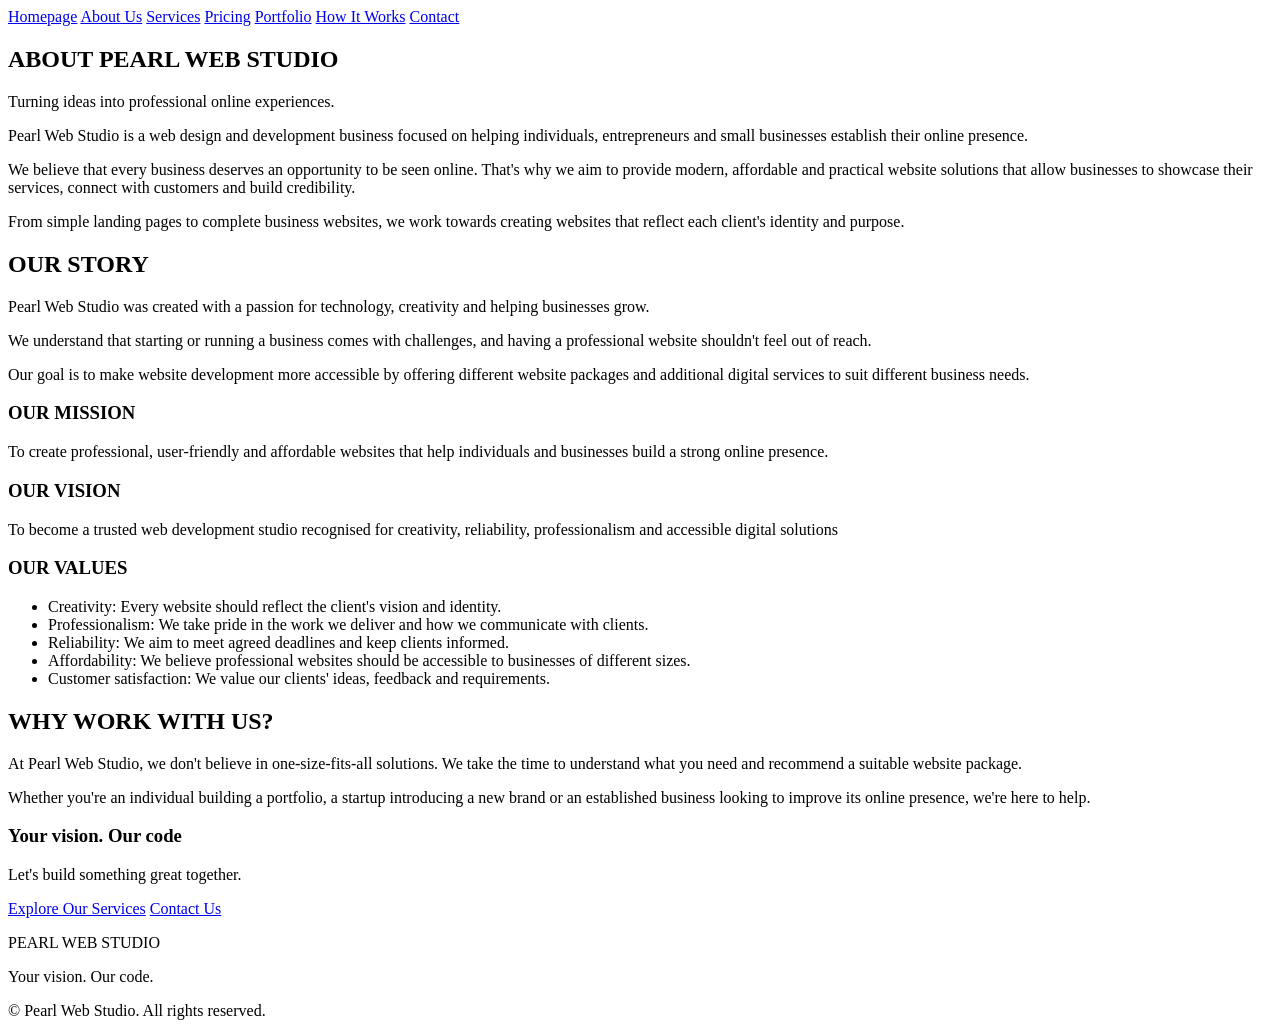
==== about.html @ 0d0bc5ef "commit changes" ====
<!DOCTYPE html>
<html lang="en">
<head>
    <meta charset="UTF-8">
    <meta name="viewport" content="width=device-width, initial-scale=1.0">
    <title>Pearl Web Studio - About Us</title>
</head>
<body>
    <header>
        <nav>
            <a href="index.html">Homepage</a>
            <a href="about.html">About Us</a>
            <a href="services.html">Services</a>
            <a href="pricing.html">Pricing</a>
            <a href="portfolio.html">Portfolio</a>
            <a href="process.html">How It Works</a>
            <a href="contact.html">Contact</a>
        </nav>

    </header>

    <main>
         
        <section>

            <h2>ABOUT PEARL WEB STUDIO</h2>
            <P>
                Turning ideas into professional online experiences.
            </P>

            <p>
                Pearl Web Studio is a web design and development business focused on
                helping individuals, entrepreneurs and small businesses establish their 
                online presence.
            </p>

            <p>
                We believe that every business deserves an opportunity to be seen online. 
                That's why we aim to provide modern, affordable and practical website 
                solutions that allow businesses to showcase their services, connect with 
                customers and build credibility.
            </p>

            <p>
            From simple landing pages to complete business websites, we work towards 
            creating websites that reflect each client's identity and purpose.   
            </p>

            <h2>OUR STORY</h2>

            <P>
                Pearl Web Studio was created with a passion for technology, 
                creativity and helping businesses grow.
            </P>

            <P>
             We understand that starting or running a business comes with challenges, and 
             having a professional website shouldn't feel out of reach.   
            </P>

            <P>
                Our goal is to make website development more accessible by offering different 
                website packages and additional digital services to suit different business needs.
            </P>

            <h3>OUR MISSION</h3>

            <P>
                To create professional, user-friendly and affordable websites that help individuals 
                and businesses build a strong online presence.
            </P>

            <h3>OUR VISION</h3>

            <P>
                To become a trusted web development studio recognised for creativity, reliability, 
                professionalism and accessible digital solutions
            </P>

            <h3>OUR VALUES</h3>

            <P>
                <ul>

                    <li>Creativity: Every website should reflect the client's vision and identity.</li>
                    <li>Professionalism: We take pride in the work we deliver and how we communicate with clients.</li>
                    <li>Reliability: We aim to meet agreed deadlines and keep clients informed.</li>
                    <li>Affordability: We believe professional websites should be accessible to businesses of different sizes.</li>
                    <li>Customer satisfaction: We value our clients' ideas, feedback and requirements.</li>

                </ul>

            </P>

            <h2>WHY WORK WITH US?</h2>

            <p>
                At Pearl Web Studio, we don't believe in one-size-fits-all solutions. We take the time 
                to understand what you need and recommend a suitable website package.
            </p>

            <p>
                 Whether you're an individual building a portfolio, a startup introducing a new brand or an established 
             business looking to improve its online presence, we're here to help.
            </p>

            <h3>Your vision. Our code</h3>

            <p>
                Let's build something great together.
            </p>

            <a href="services.html">Explore Our Services</a>
            <a href="contact.html">Contact Us</a>

        </section>
    </main>

    <footer>
        <p>
            PEARL WEB STUDIO
        </p>
        <P>
            Your vision. Our code.
        </P>
        <p>
            &copy; Pearl Web Studio.
            All rights reserved.
        </p>
    </footer>
</body>
</html>
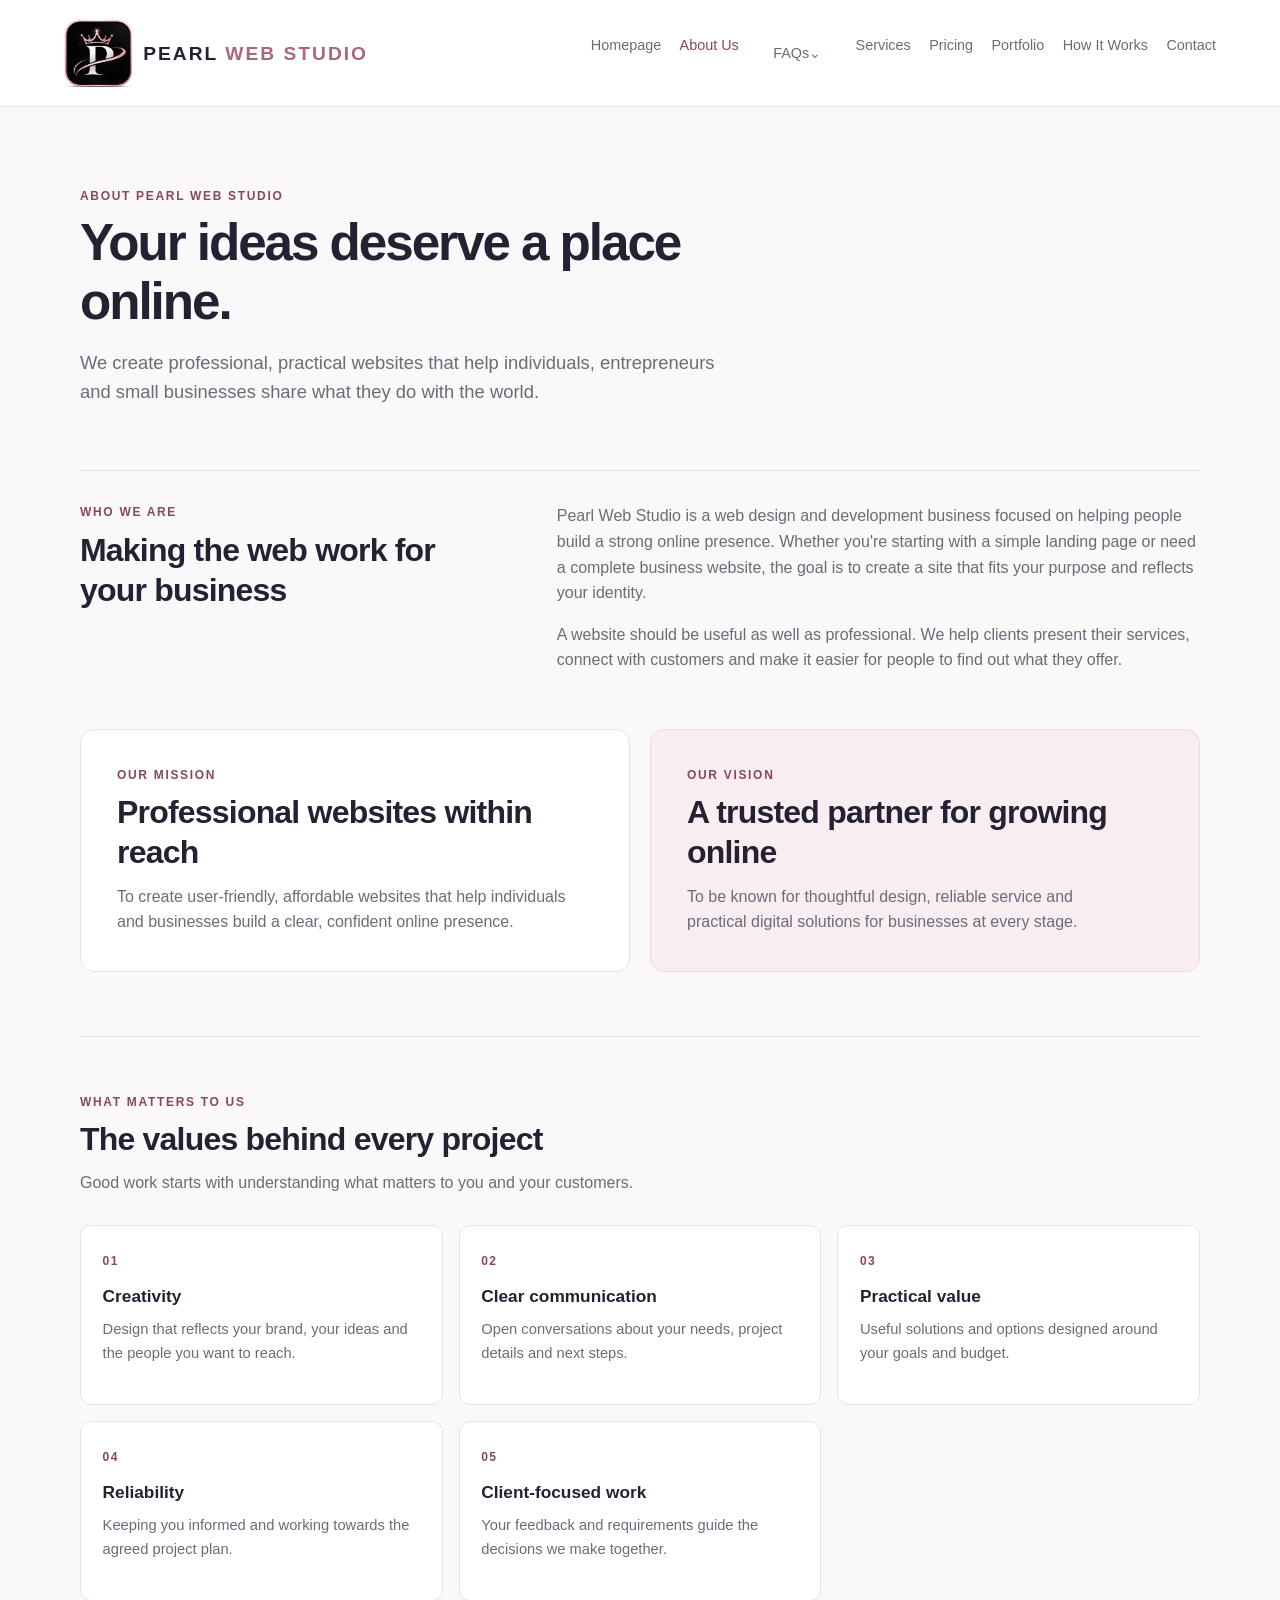
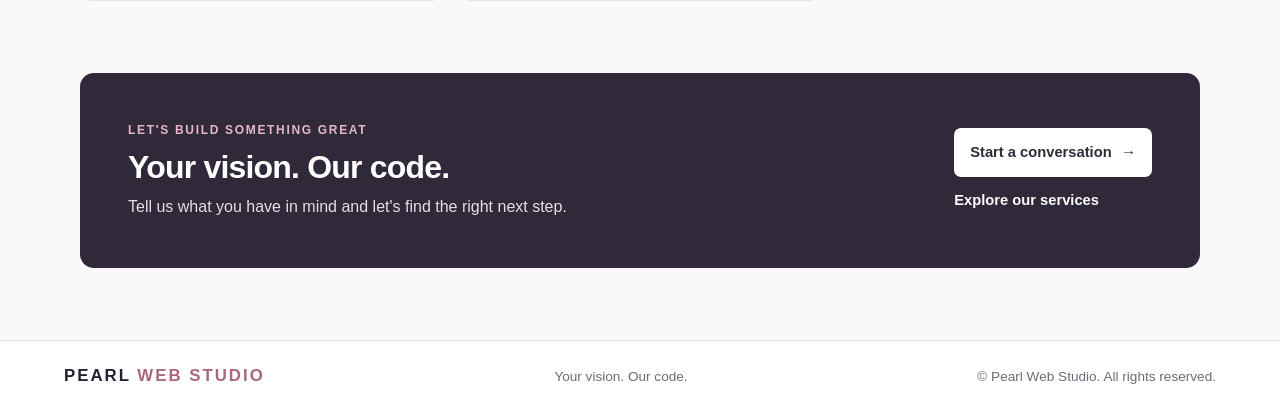
==== commit b91cde39: "commit changes" ====
--- a/about.html
+++ b/about.html
@@ -3,130 +3,182 @@
 <head>
     <meta charset="UTF-8">
     <meta name="viewport" content="width=device-width, initial-scale=1.0">
-    <title>Pearl Web Studio - About Us</title>
+    <meta name="description" content="Learn about Pearl Web Studio's mission to make professional, practical websites accessible to individuals and businesses.">
+    <title>About Pearl Web Studio</title>
+    <link rel="stylesheet" href="css/style.css">
 </head>
 <body>
-    <header>
-        <nav>
+    <header class="site-header">
+        <a class="brand brand-logo" href="index.html" aria-label="Pearl Web Studio home">
+            <img src="images/Pearl%20Web%20Studio%20Logo%20Suite.png" alt="">
+            <span class="brand-wordmark">PEARL <span>WEB STUDIO</span></span>
+        </a>
+        <nav aria-label="Main navigation">
             <a href="index.html">Homepage</a>
-            <a href="about.html">About Us</a>
+            <a class="current" href="about.html" aria-current="page">About Us</a>
+            <details class="nav-faq-dropdown">
+                <summary>FAQs</summary>
+                <div class="nav-faq-menu">
+                    <details class="nav-faq-item">
+                        <summary>1. How much does a website cost?</summary>
+                        <div class="faq-answer"><p>Our website packages start at R1,500 for a one-page website. The final price depends on the package and any additional features you require.</p></div>
+                    </details>
+                    <details class="nav-faq-item">
+                        <summary>2. How long does it take to build a website?</summary>
+                        <div class="faq-answer"><p>The timeline depends on the size and complexity of the project. We'll provide an estimated completion date before development begins.</p></div>
+                    </details>
+                    <details class="nav-faq-item">
+                        <summary>3. Do I need to purchase a domain?</summary>
+                        <div class="faq-answer"><p>A domain is your website's unique internet address. We can assist you with registering and connecting a domain to your website.</p></div>
+                    </details>
+                    <details class="nav-faq-item">
+                        <summary>4. Do you offer website hosting?</summary>
+                        <div class="faq-answer"><p>Yes. We can assist with finding and setting up suitable hosting options depending on your website requirements.</p></div>
+                    </details>
+                    <details class="nav-faq-item">
+                        <summary>5. Will my website work on mobile phones?</summary>
+                        <div class="faq-answer"><p>Yes. We aim to create responsive websites that adjust to different screen sizes, including smartphones, tablets and computers.</p></div>
+                    </details>
+                    <details class="nav-faq-item">
+                        <summary>6. Can you redesign my existing website?</summary>
+                        <div class="faq-answer"><p>Yes. We offer website redesign services to improve the appearance, layout and functionality of existing websites.</p></div>
+                    </details>
+                    <details class="nav-faq-item">
+                        <summary>7. Do you offer website maintenance?</summary>
+                        <div class="faq-answer"><p>Yes. Our basic website maintenance service starts at R500 per month.</p></div>
+                    </details>
+                    <details class="nav-faq-item">
+                        <summary>8. Can I request additional features?</summary>
+                        <div class="faq-answer"><p>Yes. Additional features such as booking systems, payment integrations and other plugins can be discussed and quoted separately.</p></div>
+                    </details>
+                    <details class="nav-faq-item">
+                        <summary>9. How do payments work?</summary>
+                        <div class="faq-answer"><p>We require a 50% deposit before development begins. The remaining 50% is payable before the final website handover.</p></div>
+                    </details>
+                    <details class="nav-faq-item">
+                        <summary>10. Can I update my website after it has been completed?</summary>
+                        <div class="faq-answer"><p>Yes, depending on the platform and website setup. We can also assist with updates through our maintenance service.</p></div>
+                    </details>
+                    <details class="nav-faq-item">
+                        <summary>11. Do you work with startups and small businesses?</summary>
+                        <div class="faq-answer"><p>Absolutely! We work with individuals, entrepreneurs, startups and businesses looking to establish or improve their online presence.</p></div>
+                    </details>
+                    <details class="nav-faq-item">
+                        <summary>12. How do I get started?</summary>
+                        <div class="faq-answer"><p>Simply contact us through WhatsApp or our enquiry form. Tell us about your project, and we'll guide you through the next steps.</p></div>
+                    </details>
+                    <a class="nav-faq-contact" href="contact.html">Still have questions? Contact us.</a>
+                </div>
+            </details>
             <a href="services.html">Services</a>
             <a href="pricing.html">Pricing</a>
             <a href="portfolio.html">Portfolio</a>
             <a href="process.html">How It Works</a>
             <a href="contact.html">Contact</a>
         </nav>
-
     </header>
 
     <main>
-         
-        <section>
+        <section class="about-hero" aria-labelledby="about-title">
+            <p class="eyebrow">ABOUT PEARL WEB STUDIO</p>
+            <h1 id="about-title">Your ideas deserve a place online.</h1>
+            <p>
+                We create professional, practical websites that help individuals,
+                entrepreneurs and small businesses share what they do with the world.
+            </p>
+        </section>
 
-            <h2>ABOUT PEARL WEB STUDIO</h2>
-            <P>
-                Turning ideas into professional online experiences.
-            </P>
+        <section class="about-story" aria-labelledby="story-title">
+            <div class="about-section-heading">
+                <p class="eyebrow">WHO WE ARE</p>
+                <h2 id="story-title">Making the web work for your business</h2>
+            </div>
+            <div class="story-copy">
+                <p>
+                    Pearl Web Studio is a web design and development business focused on
+                    helping people build a strong online presence. Whether you're starting
+                    with a simple landing page or need a complete business website, the goal
+                    is to create a site that fits your purpose and reflects your identity.
+                </p>
+                <p>
+                    A website should be useful as well as professional. We help clients
+                    present their services, connect with customers and make it easier for
+                    people to find out what they offer.
+                </p>
+            </div>
+        </section>
 
-            <p>
-                Pearl Web Studio is a web design and development business focused on
-                helping individuals, entrepreneurs and small businesses establish their 
-                online presence.
-            </p>
+        <section class="purpose-section" aria-label="Our mission and vision">
+            <article class="purpose-card">
+                <p class="eyebrow">OUR MISSION</p>
+                <h2>Professional websites within reach</h2>
+                <p>
+                    To create user-friendly, affordable websites that help individuals
+                    and businesses build a clear, confident online presence.
+                </p>
+            </article>
+            <article class="purpose-card purpose-card-highlight">
+                <p class="eyebrow">OUR VISION</p>
+                <h2>A trusted partner for growing online</h2>
+                <p>
+                    To be known for thoughtful design, reliable service and practical
+                    digital solutions for businesses at every stage.
+                </p>
+            </article>
+        </section>
 
-            <p>
-                We believe that every business deserves an opportunity to be seen online. 
-                That's why we aim to provide modern, affordable and practical website 
-                solutions that allow businesses to showcase their services, connect with 
-                customers and build credibility.
-            </p>
+        <section class="values-section" aria-labelledby="values-title">
+            <div class="about-section-heading">
+                <p class="eyebrow">WHAT MATTERS TO US</p>
+                <h2 id="values-title">The values behind every project</h2>
+                <p>Good work starts with understanding what matters to you and your customers.</p>
+            </div>
+            <div class="values-grid">
+                <article class="value-card">
+                    <span class="value-number" aria-hidden="true">01</span>
+                    <h3>Creativity</h3>
+                    <p>Design that reflects your brand, your ideas and the people you want to reach.</p>
+                </article>
+                <article class="value-card">
+                    <span class="value-number" aria-hidden="true">02</span>
+                    <h3>Clear communication</h3>
+                    <p>Open conversations about your needs, project details and next steps.</p>
+                </article>
+                <article class="value-card">
+                    <span class="value-number" aria-hidden="true">03</span>
+                    <h3>Practical value</h3>
+                    <p>Useful solutions and options designed around your goals and budget.</p>
+                </article>
+                <article class="value-card">
+                    <span class="value-number" aria-hidden="true">04</span>
+                    <h3>Reliability</h3>
+                    <p>Keeping you informed and working towards the agreed project plan.</p>
+                </article>
+                <article class="value-card">
+                    <span class="value-number" aria-hidden="true">05</span>
+                    <h3>Client-focused work</h3>
+                    <p>Your feedback and requirements guide the decisions we make together.</p>
+                </article>
+            </div>
+        </section>
 
-            <p>
-            From simple landing pages to complete business websites, we work towards 
-            creating websites that reflect each client's identity and purpose.   
-            </p>
-
-            <h2>OUR STORY</h2>
-
-            <P>
-                Pearl Web Studio was created with a passion for technology, 
-                creativity and helping businesses grow.
-            </P>
-
-            <P>
-             We understand that starting or running a business comes with challenges, and 
-             having a professional website shouldn't feel out of reach.   
-            </P>
-
-            <P>
-                Our goal is to make website development more accessible by offering different 
-                website packages and additional digital services to suit different business needs.
-            </P>
-
-            <h3>OUR MISSION</h3>
-
-            <P>
-                To create professional, user-friendly and affordable websites that help individuals 
-                and businesses build a strong online presence.
-            </P>
-
-            <h3>OUR VISION</h3>
-
-            <P>
-                To become a trusted web development studio recognised for creativity, reliability, 
-                professionalism and accessible digital solutions
-            </P>
-
-            <h3>OUR VALUES</h3>
-
-            <P>
-                <ul>
-
-                    <li>Creativity: Every website should reflect the client's vision and identity.</li>
-                    <li>Professionalism: We take pride in the work we deliver and how we communicate with clients.</li>
-                    <li>Reliability: We aim to meet agreed deadlines and keep clients informed.</li>
-                    <li>Affordability: We believe professional websites should be accessible to businesses of different sizes.</li>
-                    <li>Customer satisfaction: We value our clients' ideas, feedback and requirements.</li>
-
-                </ul>
-
-            </P>
-
-            <h2>WHY WORK WITH US?</h2>
-
-            <p>
-                At Pearl Web Studio, we don't believe in one-size-fits-all solutions. We take the time 
-                to understand what you need and recommend a suitable website package.
-            </p>
-
-            <p>
-                 Whether you're an individual building a portfolio, a startup introducing a new brand or an established 
-             business looking to improve its online presence, we're here to help.
-            </p>
-
-            <h3>Your vision. Our code</h3>
-
-            <p>
-                Let's build something great together.
-            </p>
-
-            <a href="services.html">Explore Our Services</a>
-            <a href="contact.html">Contact Us</a>
-
+        <section class="about-cta" aria-labelledby="cta-title">
+            <div>
+                <p class="eyebrow">LET'S BUILD SOMETHING GREAT</p>
+                <h2 id="cta-title">Your vision. Our code.</h2>
+                <p>Tell us what you have in mind and let's find the right next step.</p>
+            </div>
+            <div class="cta-links">
+                <a class="cta-primary" href="contact.html">Start a conversation <span aria-hidden="true">→</span></a>
+                <a class="cta-secondary" href="services.html">Explore our services</a>
+            </div>
         </section>
     </main>
 
-    <footer>
-        <p>
-            PEARL WEB STUDIO
-        </p>
-        <P>
-            Your vision. Our code.
-        </P>
-        <p>
-            &copy; Pearl Web Studio.
-            All rights reserved.
-        </p>
+    <footer class="site-footer">
+        <a class="brand" href="index.html">PEARL <span>WEB STUDIO</span></a>
+        <p>Your vision. Our code.</p>
+        <p>&copy; Pearl Web Studio. All rights reserved.</p>
     </footer>
 </body>
-</html>+</html>
--- a/css/style.css
+++ b/css/style.css
@@ -0,0 +1,2316 @@
+:root {
+    color-scheme: light;
+    --ink: #242132;
+    --muted: #6e6a78;
+    --accent: #aa667d;
+    --accent-dark: #87485f;
+    --accent-soft: #f8eef2;
+    --paper: #fff;
+    --background: #faf8f8;
+    --border: #e9e3e5;
+    font-family: "Segoe UI", Arial, sans-serif;
+    font-synthesis: none;
+    text-rendering: optimizeLegibility;
+}
+
+* {
+    box-sizing: border-box;
+}
+
+body {
+    margin: 0;
+    color: var(--ink);
+    background: var(--background);
+    line-height: 1.6;
+}
+
+a {
+    color: inherit;
+}
+
+.site-header {
+    display: flex;
+    align-items: center;
+    justify-content: space-between;
+    gap: 2rem;
+    padding: 1.2rem max(5vw, calc((100% - 1200px) / 2));
+    background: var(--paper);
+    border-bottom: 1px solid var(--border);
+}
+
+.brand {
+    flex-shrink: 0;
+    color: var(--ink);
+    font-size: 1.05rem;
+    font-weight: 800;
+    letter-spacing: .12em;
+    text-decoration: none;
+}
+
+.brand span {
+    color: var(--accent);
+}
+
+.site-header .brand-logo {
+    display: flex;
+    align-items: center;
+    gap: .7rem;
+    width: auto;
+    height: auto;
+    line-height: 1.2;
+}
+
+.site-header .brand-logo img {
+    display: block;
+    width: 68px;
+    height: 68px;
+    object-fit: contain;
+}
+
+.site-header .brand-logo .brand-wordmark {
+    color: var(--ink);
+    font-size: 1.2rem;
+}
+
+.site-header nav {
+    display: flex;
+    flex-wrap: wrap;
+    justify-content: flex-end;
+    gap: .35rem 1.15rem;
+}
+
+.site-header nav a {
+    color: var(--muted);
+    font-size: .9rem;
+    text-decoration: none;
+}
+
+.site-header nav a:hover,
+.site-header nav a.current {
+    color: var(--accent-dark);
+}
+
+.site-header nav .nav-faq-dropdown {
+    position: relative;
+}
+
+.nav-faq-dropdown > summary {
+    position: relative;
+    padding: .5rem 1rem;
+    color: var(--muted);
+    font-size: .9rem;
+    cursor: pointer;
+    list-style: none;
+    border-radius: 14px;
+}
+
+.nav-faq-dropdown > summary::-webkit-details-marker {
+    display: none;
+}
+
+.nav-faq-dropdown > summary::after {
+    content: " \2304";
+    display: inline-block;
+    color: var(--accent);
+    transition: transform .18s ease;
+}
+
+.nav-faq-dropdown[open] > summary {
+    color: var(--accent-dark);
+    background: var(--accent-soft);
+}
+
+.nav-faq-dropdown[open] > summary::after {
+    transform: rotate(180deg);
+}
+
+.nav-faq-dropdown[open] > summary::before {
+    position: absolute;
+    bottom: -.55rem;
+    left: 50%;
+    width: 5px;
+    height: 5px;
+    background: var(--accent);
+    border-radius: 50%;
+    content: "";
+    transform: translateX(-50%);
+}
+
+.nav-faq-menu {
+    position: absolute;
+    top: calc(100% + .8rem);
+    left: 0;
+    z-index: 10;
+    display: grid;
+    width: min(320px, 88vw);
+    max-height: min(65vh, 480px);
+    overflow-y: auto;
+    padding: .6rem .5rem;
+    background: var(--paper);
+    border-radius: 18px;
+    box-shadow: 0 12px 30px rgb(36 33 50 / 14%);
+}
+
+.nav-faq-item > summary {
+    display: flex;
+    align-items: flex-start;
+    justify-content: space-between;
+    gap: .75rem;
+    padding: .65rem .8rem;
+    color: #555;
+    font-size: .88rem;
+    font-weight: 500;
+    line-height: 1.4;
+    cursor: pointer;
+    list-style: none;
+}
+
+.nav-faq-item > summary::-webkit-details-marker {
+    display: none;
+}
+
+.nav-faq-item > summary::after {
+    flex: none;
+    color: var(--accent);
+    content: " \2304";
+    transition: transform .18s ease;
+}
+
+.nav-faq-item[open] > summary::after {
+    transform: rotate(180deg);
+}
+
+.nav-faq-item .faq-answer {
+    padding: 0 .8rem .8rem;
+    color: var(--muted);
+    font-size: .8rem;
+    line-height: 1.5;
+}
+
+.nav-faq-item .faq-answer p {
+    margin: 0;
+}
+
+.site-header nav .nav-faq-contact {
+    display: block;
+    padding: .7rem .8rem;
+    color: var(--accent);
+    font-size: .88rem;
+    font-weight: 600;
+    text-decoration: none;
+}
+
+.site-header nav .nav-faq-contact:hover {
+    color: var(--accent-dark);
+}
+
+.faq-answer {
+    color: var(--muted);
+}
+
+main {
+    width: min(1120px, 90%);
+    margin: 0 auto;
+}
+
+.intro {
+    max-width: 700px;
+    padding: 4.2rem 0 2.4rem;
+}
+
+.eyebrow {
+    margin: 0 0 .45rem;
+    color: var(--accent-dark);
+    font-size: .75rem;
+    font-weight: 750;
+    letter-spacing: .14em;
+}
+
+h1,
+h2,
+p {
+    margin-top: 0;
+}
+
+h1 {
+    margin-bottom: .65rem;
+    font-size: clamp(2.15rem, 5vw, 3.2rem);
+    line-height: 1.15;
+    letter-spacing: -.04em;
+}
+
+.intro-copy {
+    max-width: 580px;
+    margin-bottom: 0;
+    color: var(--muted);
+    font-size: 1.08rem;
+}
+
+.contact-layout {
+    display: grid;
+    grid-template-columns: minmax(0, 1.6fr) minmax(280px, .9fr);
+    align-items: start;
+    gap: 1.5rem;
+    padding-bottom: 4.5rem;
+}
+
+.form-card,
+.info-card,
+.map-card {
+    overflow: hidden;
+    background: var(--paper);
+    border: 1px solid var(--border);
+    border-radius: 14px;
+    box-shadow: 0 8px 26px rgb(36 33 50 / 4%);
+}
+
+.form-card {
+    padding: clamp(1.3rem, 4vw, 2.3rem);
+}
+
+.form-card h2,
+.info-card h2,
+.map-card h2 {
+    margin-bottom: .4rem;
+    font-size: 1.45rem;
+    line-height: 1.3;
+}
+
+.form-intro {
+    margin-bottom: 1.5rem;
+    color: var(--muted);
+}
+
+.required-note {
+    margin: 0 0 1rem;
+    color: var(--muted);
+    font-size: .84rem;
+}
+
+.required-note span,
+.field label > span[aria-hidden="true"] {
+    color: var(--accent-dark);
+}
+
+.form-grid {
+    display: grid;
+    grid-template-columns: repeat(2, minmax(0, 1fr));
+    gap: 1.1rem 1rem;
+}
+
+.field {
+    min-width: 0;
+}
+
+.field-full {
+    grid-column: 1 / -1;
+}
+
+.field label {
+    display: block;
+    margin-bottom: .4rem;
+    font-size: .9rem;
+    font-weight: 650;
+}
+
+.optional {
+    color: var(--muted);
+    font-size: .82rem;
+    font-weight: 400;
+}
+
+.field input,
+.field select,
+.field textarea {
+    width: 100%;
+    min-height: 46px;
+    padding: .7rem .8rem;
+    color: var(--ink);
+    background: #fff;
+    border: 1px solid #dcd5d8;
+    border-radius: 7px;
+    font: inherit;
+    font-size: .93rem;
+}
+
+.field textarea {
+    min-height: 130px;
+    resize: vertical;
+}
+
+.field input:focus,
+.field select:focus,
+.field textarea:focus {
+    border-color: var(--accent);
+    outline: 3px solid rgb(170 102 125 / 17%);
+}
+
+.submit-button {
+    display: inline-flex;
+    align-items: center;
+    justify-content: center;
+    gap: .65rem;
+    min-height: 48px;
+    margin-top: 1.35rem;
+    padding: .75rem 1.2rem;
+    color: #fff;
+    background: var(--accent-dark);
+    border: 0;
+    border-radius: 7px;
+    cursor: pointer;
+    font: inherit;
+    font-weight: 700;
+}
+
+.submit-button:hover {
+    background: #71394e;
+}
+
+.submit-button:focus-visible,
+a:focus-visible {
+    outline: 3px solid #d29bae;
+    outline-offset: 3px;
+}
+
+.form-note {
+    margin: .75rem 0 0;
+    color: var(--muted);
+    font-size: .82rem;
+}
+
+.contact-sidebar {
+    display: grid;
+    gap: 1.5rem;
+}
+
+.info-card {
+    padding: 1.6rem;
+}
+
+.info-card h2,
+.map-card h2 {
+    margin-bottom: 1rem;
+}
+
+.info-label {
+    margin: 1.15rem 0 .15rem;
+    color: var(--muted);
+    font-size: .82rem;
+    font-weight: 650;
+}
+
+.contact-link {
+    display: inline-block;
+    color: var(--ink);
+    font-size: 1.1rem;
+    font-weight: 700;
+    text-decoration: none;
+}
+
+.whatsapp-link,
+.directions-link {
+    display: flex;
+    align-items: center;
+    justify-content: space-between;
+    gap: .5rem;
+    color: var(--accent-dark);
+    font-size: .9rem;
+    font-weight: 650;
+    text-decoration: none;
+}
+
+.hours-label {
+    margin-top: 1.35rem;
+}
+
+.hours {
+    margin-bottom: 0;
+    color: var(--muted);
+}
+
+.map-heading {
+    padding: 1.6rem 1.6rem 1rem;
+}
+
+.map-heading h2 {
+    margin-bottom: .45rem;
+}
+
+.map-heading address {
+    color: var(--muted);
+    font-size: .92rem;
+    font-style: normal;
+}
+
+.map-card iframe {
+    display: block;
+    width: 100%;
+    height: 245px;
+    border: 0;
+}
+
+.directions-link {
+    padding: 1rem 1.6rem;
+}
+
+.site-footer {
+    display: flex;
+    flex-wrap: wrap;
+    align-items: center;
+    justify-content: space-between;
+    gap: .5rem 1.5rem;
+    padding: 1.4rem max(5vw, calc((100% - 1200px) / 2));
+    background: var(--paper);
+    border-top: 1px solid var(--border);
+}
+
+.site-footer p {
+    margin: 0;
+    color: var(--muted);
+    font-size: .85rem;
+}
+
+.faq-answer {
+    color: var(--muted);
+}
+
+@media (max-width: 800px) {
+    .site-header {
+        align-items: flex-start;
+        flex-direction: column;
+        gap: .8rem;
+    }
+
+    .site-header nav {
+        justify-content: flex-start;
+    }
+
+    .contact-layout {
+        grid-template-columns: 1fr;
+    }
+
+    .contact-sidebar {
+        grid-template-columns: repeat(2, minmax(0, 1fr));
+    }
+}
+
+@media (max-width: 560px) {
+    .intro {
+        padding-top: 3rem;
+    }
+
+    .form-grid,
+    .contact-sidebar {
+        grid-template-columns: 1fr;
+    }
+
+    .field-full {
+        grid-column: auto;
+    }
+
+    .site-footer {
+        align-items: flex-start;
+        flex-direction: column;
+    }
+}
+
+.about-hero {
+    max-width: 860px;
+    padding: 5rem 0 4rem;
+}
+
+.about-hero h1 {
+    max-width: 760px;
+    margin-bottom: 1rem;
+}
+
+.about-hero > p:last-child {
+    max-width: 660px;
+    margin-bottom: 0;
+    color: var(--muted);
+    font-size: 1.15rem;
+}
+
+.about-story {
+    display: grid;
+    grid-template-columns: minmax(240px, .8fr) minmax(0, 1.2fr);
+    gap: 3rem;
+    padding: 2rem 0 3.5rem;
+    border-top: 1px solid var(--border);
+}
+
+.about-section-heading {
+    max-width: 620px;
+}
+
+.about-section-heading h2,
+.about-story h2,
+.purpose-card h2,
+.about-cta h2 {
+    margin-bottom: .7rem;
+    font-size: clamp(1.55rem, 3vw, 2rem);
+    line-height: 1.25;
+    letter-spacing: -.025em;
+}
+
+.story-copy {
+    max-width: 660px;
+    color: var(--muted);
+}
+
+.story-copy p:last-child {
+    margin-bottom: 0;
+}
+
+.purpose-section {
+    display: grid;
+    grid-template-columns: repeat(2, minmax(0, 1fr));
+    gap: 1.25rem;
+    padding-bottom: 4rem;
+}
+
+.purpose-card {
+    padding: clamp(1.5rem, 4vw, 2.25rem);
+    background: var(--paper);
+    border: 1px solid var(--border);
+    border-radius: 14px;
+}
+
+.purpose-card p:last-child {
+    max-width: 450px;
+    margin-bottom: 0;
+    color: var(--muted);
+}
+
+.purpose-card-highlight {
+    background: var(--accent-soft);
+    border-color: #efdae2;
+}
+
+.values-section {
+    padding: 3.5rem 0;
+    border-top: 1px solid var(--border);
+}
+
+.values-section .about-section-heading {
+    margin-bottom: 1.8rem;
+}
+
+.values-section .about-section-heading > p:last-child {
+    margin-bottom: 0;
+    color: var(--muted);
+}
+
+.values-grid {
+    display: grid;
+    grid-template-columns: repeat(3, minmax(0, 1fr));
+    gap: 1rem;
+}
+
+.value-card {
+    min-height: 180px;
+    padding: 1.35rem;
+    background: var(--paper);
+    border: 1px solid var(--border);
+    border-radius: 11px;
+}
+
+.value-number {
+    display: inline-block;
+    margin-bottom: .75rem;
+    color: var(--accent-dark);
+    font-size: .75rem;
+    font-weight: 750;
+    letter-spacing: .12em;
+}
+
+.value-card h3 {
+    margin: 0 0 .45rem;
+    font-size: 1.08rem;
+}
+
+.value-card p {
+    margin-bottom: 0;
+    color: var(--muted);
+    font-size: .92rem;
+}
+
+.about-cta {
+    display: flex;
+    align-items: center;
+    justify-content: space-between;
+    gap: 2rem;
+    margin: 1rem 0 4.5rem;
+    padding: clamp(1.5rem, 5vw, 3rem);
+    color: #fff;
+    background: #302939;
+    border-radius: 14px;
+}
+
+.about-cta .eyebrow {
+    color: #e6b7c8;
+}
+
+.about-cta h2 {
+    margin-bottom: .45rem;
+}
+
+.about-cta > div:first-child > p:last-child {
+    margin-bottom: 0;
+    color: #e4dfe5;
+}
+
+.cta-links {
+    display: flex;
+    flex-shrink: 0;
+    flex-direction: column;
+    align-items: flex-start;
+    gap: .75rem;
+}
+
+.cta-primary,
+.cta-secondary {
+    display: inline-flex;
+    align-items: center;
+    gap: .6rem;
+    font-size: .92rem;
+    font-weight: 700;
+    text-decoration: none;
+}
+
+.cta-primary {
+    padding: .8rem 1rem;
+    color: #302939;
+    background: #fff;
+    border-radius: 7px;
+}
+
+.cta-secondary {
+    color: #fff;
+}
+
+@media (max-width: 760px) {
+    .about-hero {
+        padding: 3.5rem 0;
+    }
+
+    .about-story {
+        grid-template-columns: 1fr;
+        gap: 1rem;
+    }
+
+    .values-grid {
+        grid-template-columns: repeat(2, minmax(0, 1fr));
+    }
+
+    .about-cta {
+        align-items: flex-start;
+        flex-direction: column;
+    }
+}
+
+@media (max-width: 520px) {
+    .purpose-section,
+    .values-grid {
+        grid-template-columns: 1fr;
+    }
+}
+
+.home-hero {
+    display: grid;
+    grid-template-columns: minmax(0, 1fr) minmax(320px, .9fr);
+    align-items: center;
+    gap: clamp(2rem, 6vw, 5rem);
+    min-height: 570px;
+    padding: 4.5rem 0;
+}
+
+.hero-copy h1 {
+    max-width: 650px;
+    margin-bottom: 1.15rem;
+    font-size: clamp(2.6rem, 5.5vw, 4.35rem);
+}
+
+.hero-description {
+    max-width: 560px;
+    margin-bottom: 1.6rem;
+    color: var(--muted);
+    font-size: 1.1rem;
+}
+
+.hero-actions {
+    display: flex;
+    flex-wrap: wrap;
+    align-items: center;
+    gap: 1rem 1.35rem;
+}
+
+.button-primary,
+.button-light,
+.button-text {
+    display: inline-flex;
+    align-items: center;
+    justify-content: center;
+    gap: .65rem;
+    font-size: .92rem;
+    font-weight: 700;
+    text-decoration: none;
+}
+
+.button-primary {
+    min-height: 48px;
+    padding: .8rem 1rem;
+    color: #fff;
+    background: var(--accent-dark);
+    border-radius: 7px;
+}
+
+.button-primary:hover {
+    background: #71394e;
+}
+
+.button-text {
+    color: var(--accent-dark);
+}
+
+.hero-tagline {
+    margin: 1.6rem 0 0;
+    color: var(--accent-dark);
+    font-size: .9rem;
+    font-weight: 700;
+}
+
+.hero-visual {
+    position: relative;
+    padding: 1rem .5rem 2rem 1rem;
+}
+
+.browser-card {
+    overflow: hidden;
+    background: #fff;
+    border: 1px solid #e8dfe3;
+    border-radius: 14px;
+    box-shadow: 0 24px 70px rgb(52 37 47 / 15%);
+    transform: rotate(1.5deg);
+}
+
+.browser-top {
+    display: flex;
+    align-items: center;
+    gap: 6px;
+    padding: .8rem 1rem;
+    background: #f5f1f2;
+    border-bottom: 1px solid #eee8ea;
+}
+
+.browser-top > span {
+    width: 8px;
+    height: 8px;
+    background: #d9cbd0;
+    border-radius: 50%;
+}
+
+.browser-top > div {
+    width: 52%;
+    margin: 0 auto;
+    padding: .25rem .7rem;
+    color: #918792;
+    background: #fff;
+    border-radius: 4px;
+    font-size: .65rem;
+    text-align: center;
+}
+
+.site-preview {
+    min-height: 340px;
+    padding: 1.5rem 1.7rem 1.8rem;
+    background: linear-gradient(140deg, #fff 0%, #fbf5f6 100%);
+}
+
+.preview-brand {
+    color: #55414b;
+    font-size: .68rem;
+    font-weight: 800;
+    letter-spacing: .13em;
+}
+
+.preview-nav {
+    display: flex;
+    justify-content: flex-end;
+    gap: .5rem;
+    margin-top: -1rem;
+}
+
+.preview-nav span {
+    width: 29px;
+    height: 4px;
+    background: #dfd5d9;
+    border-radius: 5px;
+}
+
+.preview-kicker {
+    margin-top: 3.2rem;
+    color: var(--accent-dark);
+    font-size: .55rem;
+    font-weight: 750;
+    letter-spacing: .12em;
+}
+
+.preview-title {
+    max-width: 330px;
+    margin-top: .5rem;
+    color: #302939;
+    font-size: clamp(1.35rem, 2.6vw, 2rem);
+    font-weight: 750;
+    line-height: 1.15;
+    letter-spacing: -.035em;
+}
+
+.preview-line {
+    width: 75%;
+    height: 5px;
+    margin-top: .85rem;
+    background: #e5dfe2;
+    border-radius: 4px;
+}
+
+.preview-button {
+    width: 94px;
+    height: 25px;
+    margin-top: 1rem;
+    background: var(--accent);
+    border-radius: 5px;
+}
+
+.preview-cards {
+    display: flex;
+    gap: .55rem;
+    margin-top: 1.5rem;
+}
+
+.preview-cards span {
+    height: 48px;
+    flex: 1;
+    background: #f0e5e9;
+    border-radius: 5px;
+}
+
+.preview-cards span:nth-child(2) {
+    background: #e8e4ed;
+}
+
+.preview-cards span:nth-child(3) {
+    background: #e9eee9;
+}
+
+.visual-note {
+    position: absolute;
+    right: -1rem;
+    bottom: .1rem;
+    padding: .75rem 1rem;
+    color: var(--ink);
+    background: #fff;
+    border: 1px solid var(--border);
+    border-radius: 8px;
+    box-shadow: 0 8px 24px rgb(36 33 50 / 8%);
+    font-size: .82rem;
+    font-weight: 700;
+}
+
+.visual-note span {
+    margin-right: .25rem;
+    color: var(--accent);
+}
+
+.highlights {
+    display: flex;
+    flex-wrap: wrap;
+    justify-content: space-between;
+    gap: .75rem 1.5rem;
+    padding: 1.2rem 1.4rem;
+    background: var(--accent-soft);
+    border: 1px solid #efdae2;
+    border-radius: 10px;
+}
+
+.highlights p {
+    margin: 0;
+    color: #51454d;
+    font-size: .88rem;
+    font-weight: 650;
+}
+
+.highlights span {
+    margin-right: .4rem;
+    color: var(--accent-dark);
+}
+
+.services-section,
+.why-section,
+.process-section {
+    padding: 5rem 0 4rem;
+}
+
+.home-section-heading {
+    display: flex;
+    align-items: flex-end;
+    justify-content: space-between;
+    gap: 2rem;
+    margin-bottom: 1.8rem;
+}
+
+.home-section-heading h2,
+.price-banner h2,
+.home-cta h2 {
+    max-width: 620px;
+    margin-bottom: 0;
+    font-size: clamp(1.8rem, 3.5vw, 2.45rem);
+    line-height: 1.2;
+    letter-spacing: -.03em;
+}
+
+.home-section-heading > p {
+    max-width: 400px;
+    margin: 0;
+    color: var(--muted);
+}
+
+.service-grid {
+    display: grid;
+    grid-template-columns: repeat(4, minmax(0, 1fr));
+    gap: 1rem;
+}
+
+.service-card {
+    display: flex;
+    min-height: 265px;
+    flex-direction: column;
+    align-items: flex-start;
+    padding: 1.35rem;
+    background: #fff;
+    border: 1px solid var(--border);
+    border-radius: 11px;
+    transition: transform .18s ease, box-shadow .18s ease;
+}
+
+.service-card:hover {
+    box-shadow: 0 12px 30px rgb(36 33 50 / 7%);
+    transform: translateY(-3px);
+}
+
+.service-icon {
+    display: grid;
+    width: 38px;
+    height: 38px;
+    place-items: center;
+    margin-bottom: 1.2rem;
+    color: var(--accent-dark);
+    background: var(--accent-soft);
+    border-radius: 8px;
+    font-size: .75rem;
+    font-weight: 750;
+}
+
+.service-card h3,
+.why-card h3 {
+    margin: 0 0 .45rem;
+    font-size: 1.08rem;
+}
+
+.service-card p,
+.why-card p {
+    margin-bottom: 1rem;
+    color: var(--muted);
+    font-size: .88rem;
+}
+
+.service-card a {
+    display: inline-flex;
+    align-items: center;
+    gap: .4rem;
+    margin-top: auto;
+    color: var(--accent-dark);
+    font-size: .82rem;
+    font-weight: 700;
+    text-decoration: none;
+}
+
+.price-banner {
+    display: flex;
+    align-items: center;
+    justify-content: space-between;
+    gap: 2rem;
+    padding: clamp(1.5rem, 5vw, 2.8rem);
+    color: #fff;
+    background: #302939;
+    border-radius: 14px;
+}
+
+.price-banner .eyebrow {
+    color: #e6b7c8;
+}
+
+.price-banner h2 {
+    font-size: clamp(1.65rem, 3vw, 2.1rem);
+}
+
+.price-banner > div > p:last-child {
+    margin: .55rem 0 0;
+    color: #e4dfe5;
+}
+
+.button-light {
+    flex-shrink: 0;
+    min-height: 48px;
+    padding: .8rem 1rem;
+    color: #302939;
+    background: #fff;
+    border-radius: 7px;
+}
+
+.why-section {
+    border-bottom: 1px solid var(--border);
+}
+
+.why-grid {
+    display: grid;
+    grid-template-columns: repeat(4, minmax(0, 1fr));
+    gap: 1rem;
+}
+
+.why-card {
+    padding: 1.25rem;
+    background: #fff;
+    border: 1px solid var(--border);
+    border-radius: 10px;
+}
+
+.why-card p {
+    margin-bottom: 0;
+}
+
+.process-list {
+    display: grid;
+    grid-template-columns: repeat(5, minmax(0, 1fr));
+    gap: .75rem;
+    margin: 0;
+    padding: 0;
+    list-style: none;
+}
+
+.process-list li {
+    padding: 1rem;
+    background: #fff;
+    border: 1px solid var(--border);
+    border-radius: 9px;
+}
+
+.process-list span {
+    display: inline-block;
+    margin-bottom: .6rem;
+    color: var(--accent-dark);
+    font-size: .75rem;
+    font-weight: 750;
+    letter-spacing: .1em;
+}
+
+.process-list p {
+    margin: 0;
+    color: var(--muted);
+    font-size: .87rem;
+}
+
+.home-cta {
+    margin: 0 0 4.5rem;
+    padding: 3.5rem 1.5rem;
+    background: var(--accent-soft);
+    border: 1px solid #efdae2;
+    border-radius: 14px;
+    text-align: center;
+}
+
+.home-cta h2 {
+    margin: 0 auto;
+}
+
+.home-cta > p:not(.eyebrow) {
+    margin: .8rem auto 1.25rem;
+    color: var(--muted);
+}
+
+@media (max-width: 900px) {
+    .home-hero {
+        grid-template-columns: minmax(0, 1fr) minmax(280px, .85fr);
+        gap: 2rem;
+    }
+
+    .service-grid,
+    .why-grid {
+        grid-template-columns: repeat(2, minmax(0, 1fr));
+    }
+
+    .process-list {
+        grid-template-columns: repeat(3, minmax(0, 1fr));
+    }
+
+    .home-section-heading {
+        align-items: flex-start;
+        flex-direction: column;
+        gap: .75rem;
+    }
+}
+
+@media (max-width: 700px) {
+    .home-hero {
+        grid-template-columns: 1fr;
+        padding: 3.5rem 0 3rem;
+    }
+
+    .hero-visual {
+        width: min(100%, 500px);
+        margin: 0 auto;
+        padding-right: 1rem;
+    }
+
+    .visual-note {
+        right: 0;
+    }
+
+    .price-banner {
+        align-items: flex-start;
+        flex-direction: column;
+    }
+
+    .services-section,
+    .why-section,
+    .process-section {
+        padding: 3.5rem 0;
+    }
+}
+
+@media (max-width: 520px) {
+    .service-grid,
+    .why-grid,
+    .process-list {
+        grid-template-columns: 1fr;
+    }
+
+    .service-card {
+        min-height: 220px;
+    }
+
+    .highlights {
+        align-items: flex-start;
+        flex-direction: column;
+    }
+
+    .site-preview {
+        min-height: 300px;
+        padding-right: 1.2rem;
+        padding-left: 1.2rem;
+    }
+}
+
+@media (prefers-reduced-motion: reduce) {
+    .service-card {
+        transition: none;
+    }
+}
+
+.portfolio-hero {
+    max-width: 860px;
+    padding: 5rem 0 3.5rem;
+}
+
+.portfolio-hero h1 {
+    max-width: 790px;
+    margin-bottom: .9rem;
+    font-size: clamp(2.35rem, 5vw, 3.7rem);
+}
+
+.portfolio-hero > p:last-child {
+    max-width: 660px;
+    margin-bottom: 0;
+    color: var(--muted);
+    font-size: 1.08rem;
+}
+
+.featured-project {
+    display: grid;
+    grid-template-columns: minmax(0, 1.05fr) minmax(0, .95fr);
+    align-items: center;
+    gap: clamp(2rem, 5vw, 4rem);
+    padding: 2rem 0 4.5rem;
+    border-top: 1px solid var(--border);
+}
+
+.project-preview {
+    position: relative;
+    padding: .5rem .5rem 2rem 0;
+}
+
+.preview-browser {
+    overflow: hidden;
+    background: #fff;
+    border: 1px solid var(--border);
+    border-radius: 12px;
+    box-shadow: 0 22px 55px rgb(36 33 50 / 12%);
+    transform: rotate(-1deg);
+}
+
+.preview-browser-bar {
+    display: flex;
+    align-items: center;
+    gap: 6px;
+    padding: .75rem .9rem;
+    background: #f3f0f1;
+    border-bottom: 1px solid var(--border);
+}
+
+.preview-browser-bar > span {
+    width: 8px;
+    height: 8px;
+    background: #d7ccd0;
+    border-radius: 50%;
+}
+
+.preview-browser-bar > div {
+    width: 58%;
+    margin: 0 auto;
+    padding: .25rem .4rem;
+    color: #79717a;
+    background: #fff;
+    border-radius: 4px;
+    font-size: .62rem;
+    text-align: center;
+}
+
+.automotive-preview {
+    min-height: 340px;
+    padding: 1.3rem 1.4rem 1.5rem;
+    color: #fff;
+    background: linear-gradient(140deg, #30363b 0%, #171a1c 75%);
+}
+
+.automotive-nav {
+    display: flex;
+    align-items: center;
+    gap: .75rem;
+}
+
+.automotive-nav strong {
+    margin-right: auto;
+    font-size: .66rem;
+    letter-spacing: .1em;
+}
+
+.automotive-nav strong span {
+    display: block;
+    margin-top: .15rem;
+    color: #d0a268;
+    font-size: .48rem;
+}
+
+.automotive-nav i {
+    width: 24px;
+    height: 4px;
+    background: #909392;
+    border-radius: 4px;
+}
+
+.automotive-content {
+    max-width: 330px;
+    padding: 3.4rem 0 2.4rem;
+}
+
+.automotive-content p {
+    margin-bottom: .5rem;
+    color: #d8b27f;
+    font-size: .56rem;
+    font-weight: 750;
+    letter-spacing: .13em;
+}
+
+.automotive-content h2 {
+    margin: 0;
+    font-size: clamp(1.6rem, 3.4vw, 2.35rem);
+    line-height: 1.15;
+    letter-spacing: -.035em;
+}
+
+.preview-rule {
+    width: 55%;
+    height: 4px;
+    margin-top: .9rem;
+    background: #676b6c;
+    border-radius: 4px;
+}
+
+.preview-cta {
+    display: inline-block;
+    margin-top: 1rem;
+    padding: .55rem .75rem;
+    color: #1d2022;
+    background: #d4a669;
+    border-radius: 4px;
+    font-size: .54rem;
+    font-weight: 800;
+    letter-spacing: .06em;
+}
+
+.automotive-services {
+    display: flex;
+    flex-wrap: wrap;
+    gap: .5rem;
+}
+
+.automotive-services span {
+    padding: .55rem .65rem;
+    color: #e8e7e4;
+    background: #3a4042;
+    border-radius: 4px;
+    font-size: .57rem;
+}
+
+.preview-caption {
+    position: absolute;
+    right: 0;
+    bottom: .1rem;
+    padding: .65rem .8rem;
+    color: var(--accent-dark);
+    background: #fff;
+    border: 1px solid var(--border);
+    border-radius: 6px;
+    font-size: .68rem;
+    font-weight: 750;
+    letter-spacing: .08em;
+}
+
+.project-details h2 {
+    margin-bottom: .65rem;
+    font-size: clamp(1.7rem, 3.5vw, 2.35rem);
+    line-height: 1.2;
+    letter-spacing: -.03em;
+}
+
+.project-intro {
+    margin-bottom: 1.35rem;
+    color: var(--muted);
+}
+
+.project-facts {
+    display: grid;
+    gap: .8rem;
+    margin-bottom: 1.4rem;
+}
+
+.project-facts div {
+    padding-bottom: .75rem;
+    border-bottom: 1px solid var(--border);
+}
+
+.project-facts h3 {
+    margin: 0 0 .1rem;
+    font-size: .83rem;
+}
+
+.project-facts p {
+    margin: 0;
+    color: var(--muted);
+    font-size: .9rem;
+}
+
+.portfolio-button {
+    display: inline-flex;
+    align-items: center;
+    justify-content: center;
+    gap: .65rem;
+    min-height: 48px;
+    padding: .8rem 1rem;
+    color: #fff;
+    background: var(--accent-dark);
+    border-radius: 7px;
+    font-size: .92rem;
+    font-weight: 700;
+    text-decoration: none;
+}
+
+.portfolio-button:hover {
+    background: #71394e;
+}
+
+.approach-section {
+    padding: 3.5rem 0;
+    border-top: 1px solid var(--border);
+}
+
+.approach-heading {
+    max-width: 650px;
+    margin-bottom: 1.6rem;
+}
+
+.approach-heading h2,
+.portfolio-cta h2 {
+    margin-bottom: 0;
+    font-size: clamp(1.7rem, 3.5vw, 2.35rem);
+    line-height: 1.2;
+    letter-spacing: -.03em;
+}
+
+.approach-grid {
+    display: grid;
+    grid-template-columns: repeat(3, minmax(0, 1fr));
+    gap: 1rem;
+}
+
+.approach-grid article {
+    padding: 1.35rem;
+    background: #fff;
+    border: 1px solid var(--border);
+    border-radius: 10px;
+}
+
+.approach-grid article > span {
+    display: inline-block;
+    margin-bottom: .75rem;
+    color: var(--accent-dark);
+    font-size: .75rem;
+    font-weight: 750;
+    letter-spacing: .12em;
+}
+
+.approach-grid h3 {
+    margin: 0 0 .4rem;
+    font-size: 1.08rem;
+}
+
+.approach-grid p {
+    margin: 0;
+    color: var(--muted);
+    font-size: .9rem;
+}
+
+.portfolio-cta {
+    display: flex;
+    align-items: center;
+    justify-content: space-between;
+    gap: 2rem;
+    margin: 1rem 0 4.5rem;
+    padding: clamp(1.5rem, 5vw, 3rem);
+    color: #fff;
+    background: #302939;
+    border-radius: 14px;
+}
+
+.portfolio-cta .eyebrow {
+    color: #e6b7c8;
+}
+
+.portfolio-cta h2 {
+    max-width: 650px;
+}
+
+.portfolio-cta > div:first-child > p:last-child {
+    margin: .65rem 0 0;
+    color: #e4dfe5;
+}
+
+.portfolio-button-light {
+    flex-shrink: 0;
+    color: #302939;
+    background: #fff;
+}
+
+.portfolio-button-light:hover {
+    color: #302939;
+    background: #f3e8ec;
+}
+
+@media (max-width: 800px) {
+    .featured-project {
+        grid-template-columns: 1fr;
+        gap: 2rem;
+    }
+
+    .project-preview {
+        width: min(100%, 600px);
+    }
+
+    .approach-grid {
+        grid-template-columns: 1fr;
+    }
+
+    .portfolio-cta {
+        align-items: flex-start;
+        flex-direction: column;
+    }
+}
+
+@media (max-width: 560px) {
+    .portfolio-hero {
+        padding: 3.5rem 0;
+    }
+
+    .automotive-preview {
+        min-height: 315px;
+        padding-right: 1rem;
+        padding-left: 1rem;
+    }
+
+    .automotive-services span {
+        font-size: .52rem;
+    }
+}
+
+.pricing-hero {
+    max-width: 820px;
+    padding: 5rem 0 4rem;
+}
+
+.pricing-hero h1 {
+    margin-bottom: .85rem;
+    font-size: clamp(2.4rem, 5vw, 3.8rem);
+}
+
+.pricing-hero > p:not(.eyebrow) {
+    max-width: 680px;
+    margin-bottom: 1.4rem;
+    color: var(--muted);
+    font-size: 1.08rem;
+}
+
+.pricing-button {
+    display: inline-flex;
+    align-items: center;
+    justify-content: center;
+    gap: .65rem;
+    min-height: 48px;
+    padding: .8rem 1rem;
+    color: #fff;
+    background: var(--accent-dark);
+    border-radius: 7px;
+    font-size: .92rem;
+    font-weight: 700;
+    text-decoration: none;
+}
+
+.pricing-button:hover {
+    background: #71394e;
+}
+
+.packages-section,
+.extras-section,
+.terms-section {
+    padding: 3.5rem 0;
+    border-top: 1px solid var(--border);
+}
+
+.pricing-section-heading {
+    max-width: 720px;
+    margin-bottom: 1.8rem;
+}
+
+.pricing-section-heading h2,
+.terms-heading h2,
+.pricing-cta h2 {
+    margin-bottom: .65rem;
+    font-size: clamp(1.7rem, 3.5vw, 2.4rem);
+    line-height: 1.2;
+    letter-spacing: -.03em;
+}
+
+.pricing-section-heading > p:last-child {
+    margin-bottom: 0;
+    color: var(--muted);
+}
+
+.package-grid {
+    display: grid;
+    grid-template-columns: repeat(3, minmax(0, 1fr));
+    gap: 1rem;
+}
+
+.package-card {
+    display: flex;
+    flex-direction: column;
+    padding: 1.5rem;
+    background: #fff;
+    border: 1px solid var(--border);
+    border-radius: 11px;
+}
+
+.package-card-ecommerce {
+    background: #fcf6f8;
+    border-color: #dfc0cb;
+}
+
+.package-type {
+    margin-bottom: .6rem;
+    color: var(--accent-dark);
+    font-size: .72rem;
+    font-weight: 750;
+    letter-spacing: .12em;
+}
+
+.package-card h3 {
+    margin: 0 0 .45rem;
+    font-size: 1.2rem;
+}
+
+.package-price {
+    margin: 0 0 .65rem;
+    font-size: 1.75rem;
+    font-weight: 800;
+    letter-spacing: -.04em;
+}
+
+.package-price span {
+    color: var(--muted);
+    font-size: .85rem;
+    font-weight: 500;
+    letter-spacing: 0;
+}
+
+.package-summary {
+    min-height: 3.2em;
+    margin-bottom: .9rem;
+    color: var(--muted);
+    font-size: .91rem;
+}
+
+.package-card ul {
+    margin: auto 0 0;
+    padding: .9rem 0 0 1.1rem;
+    border-top: 1px solid var(--border);
+    color: var(--muted);
+    font-size: .86rem;
+}
+
+.package-card li + li {
+    margin-top: .4rem;
+}
+
+.package-card-compact {
+    grid-column: span 2;
+}
+
+.extras-section {
+    padding-bottom: 4rem;
+}
+
+.pricing-tables {
+    display: grid;
+    grid-template-columns: repeat(2, minmax(0, 1fr));
+    gap: 1rem;
+}
+
+.price-table-card {
+    min-width: 0;
+    padding: 1.4rem;
+    background: #fff;
+    border: 1px solid var(--border);
+    border-radius: 11px;
+}
+
+.price-table-card h3 {
+    margin: 0 0 1rem;
+    font-size: 1.12rem;
+}
+
+.table-scroll {
+    overflow-x: auto;
+}
+
+.price-table-card table {
+    width: 100%;
+    border-collapse: collapse;
+    text-align: left;
+}
+
+.price-table-card caption {
+    position: absolute;
+    width: 1px;
+    height: 1px;
+    overflow: hidden;
+    clip: rect(0, 0, 0, 0);
+    white-space: nowrap;
+    clip-path: inset(50%);
+}
+
+.price-table-card th,
+.price-table-card td {
+    padding: .7rem .55rem;
+    border-bottom: 1px solid var(--border);
+    font-size: .84rem;
+    vertical-align: top;
+}
+
+.price-table-card th {
+    color: var(--ink);
+    background: #faf7f8;
+    font-weight: 700;
+}
+
+.price-table-card td {
+    color: var(--muted);
+}
+
+.price-table-card tr:last-child td {
+    border-bottom: 0;
+}
+
+.table-note {
+    margin: .85rem 0 0;
+    color: var(--muted);
+    font-size: .8rem;
+}
+
+.terms-section {
+    display: grid;
+    grid-template-columns: minmax(220px, .7fr) minmax(0, 1.3fr);
+    gap: 2rem;
+}
+
+.terms-section ul {
+    margin: 0;
+    padding-left: 1.2rem;
+    color: var(--muted);
+}
+
+.terms-section li + li {
+    margin-top: .55rem;
+}
+
+.pricing-cta {
+    display: flex;
+    align-items: center;
+    justify-content: space-between;
+    gap: 2rem;
+    margin: 1rem 0 4.5rem;
+    padding: clamp(1.5rem, 5vw, 3rem);
+    color: #fff;
+    background: #302939;
+    border-radius: 14px;
+}
+
+.pricing-cta .eyebrow {
+    color: #e6b7c8;
+}
+
+.pricing-cta h2 {
+    max-width: 640px;
+}
+
+.pricing-cta > div:first-child > p:last-child {
+    margin-bottom: 0;
+    color: #e4dfe5;
+}
+
+.pricing-button-light {
+    flex-shrink: 0;
+    color: #302939;
+    background: #fff;
+}
+
+.pricing-button-light:hover {
+    background: #f3e8ec;
+}
+
+@media (max-width: 900px) {
+    .package-grid {
+        grid-template-columns: repeat(2, minmax(0, 1fr));
+    }
+
+    .package-card-compact {
+        grid-column: auto;
+    }
+}
+
+@media (max-width: 760px) {
+    .pricing-hero {
+        padding: 3.5rem 0;
+    }
+
+    .pricing-tables {
+        grid-template-columns: 1fr;
+    }
+
+    .terms-section {
+        grid-template-columns: 1fr;
+        gap: .7rem;
+    }
+
+    .pricing-cta {
+        align-items: flex-start;
+        flex-direction: column;
+    }
+}
+
+@media (max-width: 560px) {
+    .package-grid {
+        grid-template-columns: 1fr;
+    }
+
+    .package-summary {
+        min-height: 0;
+    }
+}
+
+.process-hero {
+    max-width: 860px;
+    padding: 5rem 0 4rem;
+}
+
+.process-hero h1 {
+    max-width: 800px;
+    margin-bottom: .9rem;
+    font-size: clamp(2.35rem, 5vw, 3.7rem);
+}
+
+.process-hero > p:not(.eyebrow) {
+    max-width: 650px;
+    margin-bottom: 1.4rem;
+    color: var(--muted);
+    font-size: 1.08rem;
+}
+
+.process-button {
+    display: inline-flex;
+    align-items: center;
+    justify-content: center;
+    gap: .65rem;
+    min-height: 48px;
+    padding: .8rem 1rem;
+    color: #fff;
+    background: var(--accent-dark);
+    border-radius: 7px;
+    font-size: .92rem;
+    font-weight: 700;
+    text-decoration: none;
+}
+
+.process-button:hover {
+    background: #71394e;
+}
+
+.steps-section,
+.prepare-section {
+    padding: 3.5rem 0;
+    border-top: 1px solid var(--border);
+}
+
+.process-section-heading {
+    margin-bottom: 1.8rem;
+}
+
+.process-section-heading h2,
+.prepare-heading h2,
+.process-cta h2 {
+    margin-bottom: .65rem;
+    font-size: clamp(1.7rem, 3.5vw, 2.4rem);
+    line-height: 1.2;
+    letter-spacing: -.03em;
+}
+
+.project-steps {
+    display: grid;
+    grid-template-columns: repeat(2, minmax(0, 1fr));
+    gap: 1rem;
+    margin: 0;
+    padding: 0;
+    list-style: none;
+    counter-reset: steps;
+}
+
+.project-steps li {
+    display: grid;
+    grid-template-columns: 42px minmax(0, 1fr);
+    align-items: start;
+    gap: 1rem;
+    padding: 1.35rem;
+    background: #fff;
+    border: 1px solid var(--border);
+    border-radius: 11px;
+}
+
+.step-number {
+    display: grid;
+    width: 42px;
+    height: 42px;
+    place-items: center;
+    color: var(--accent-dark);
+    background: var(--accent-soft);
+    border-radius: 9px;
+    font-size: .78rem;
+    font-weight: 750;
+    letter-spacing: .08em;
+}
+
+.project-steps h3 {
+    margin: .15rem 0 .45rem;
+    font-size: 1.08rem;
+}
+
+.project-steps p {
+    margin: 0;
+    color: var(--muted);
+    font-size: .91rem;
+}
+
+.project-steps a {
+    display: inline-flex;
+    align-items: center;
+    gap: .4rem;
+    margin-top: .75rem;
+    color: var(--accent-dark);
+    font-size: .86rem;
+    font-weight: 700;
+    text-decoration: none;
+}
+
+.prepare-section {
+    display: grid;
+    grid-template-columns: minmax(240px, .8fr) minmax(0, 1.2fr);
+    gap: 1.2rem 3rem;
+}
+
+.prepare-heading > p:last-child {
+    color: var(--muted);
+}
+
+.prepare-list {
+    display: grid;
+    grid-template-columns: repeat(2, minmax(0, 1fr));
+    gap: .65rem 1rem;
+    margin: 0;
+    padding: 0;
+    list-style: none;
+}
+
+.prepare-list li {
+    position: relative;
+    padding: .65rem .7rem .65rem 1.8rem;
+    color: var(--ink);
+    background: #fff;
+    border: 1px solid var(--border);
+    border-radius: 7px;
+    font-size: .88rem;
+}
+
+.prepare-list li::before {
+    position: absolute;
+    left: .7rem;
+    color: var(--accent-dark);
+    content: "✓";
+    font-weight: 750;
+}
+
+.prepare-note {
+    grid-column: 2;
+    margin: 0;
+    color: var(--muted);
+    font-size: .87rem;
+}
+
+.process-cta {
+    display: flex;
+    align-items: center;
+    justify-content: space-between;
+    gap: 2rem;
+    margin: 1rem 0 4.5rem;
+    padding: clamp(1.5rem, 5vw, 3rem);
+    color: #fff;
+    background: #302939;
+    border-radius: 14px;
+}
+
+.process-cta .eyebrow {
+    color: #e6b7c8;
+}
+
+.process-cta h2 {
+    max-width: 640px;
+}
+
+.process-cta > div:first-child > p:last-child {
+    margin: .65rem 0 0;
+    color: #e4dfe5;
+}
+
+.process-button-light {
+    flex-shrink: 0;
+    color: #302939;
+    background: #fff;
+}
+
+.process-button-light:hover {
+    color: #302939;
+    background: #f3e8ec;
+}
+
+@media (max-width: 760px) {
+    .process-hero {
+        padding: 3.5rem 0;
+    }
+
+    .prepare-section {
+        grid-template-columns: 1fr;
+        gap: 1rem;
+    }
+
+    .prepare-note {
+        grid-column: auto;
+    }
+
+    .process-cta {
+        align-items: flex-start;
+        flex-direction: column;
+    }
+}
+
+@media (max-width: 560px) {
+    .project-steps,
+    .prepare-list {
+        grid-template-columns: 1fr;
+    }
+}
+
+.services-hero {
+    max-width: 820px;
+    padding: 5rem 0 4.25rem;
+}
+
+.services-hero h1 {
+    max-width: 760px;
+    margin-bottom: 1rem;
+    font-size: clamp(2.4rem, 5vw, 3.8rem);
+}
+
+.services-hero > p:not(.eyebrow) {
+    max-width: 660px;
+    margin-bottom: 1.4rem;
+    color: var(--muted);
+    font-size: 1.1rem;
+}
+
+.services-hero-links {
+    display: flex;
+    flex-wrap: wrap;
+    align-items: center;
+    gap: 1rem 1.35rem;
+}
+
+.services-button,
+.services-text-link,
+.services-light-link {
+    display: inline-flex;
+    align-items: center;
+    justify-content: center;
+    gap: .6rem;
+    font-size: .92rem;
+    font-weight: 700;
+    text-decoration: none;
+}
+
+.services-button {
+    min-height: 48px;
+    padding: .8rem 1rem;
+    color: #fff;
+    background: var(--accent-dark);
+    border-radius: 7px;
+}
+
+.services-button:hover {
+    background: #71394e;
+}
+
+.services-text-link {
+    color: var(--accent-dark);
+}
+
+.core-services {
+    padding: 3.5rem 0 4.5rem;
+    border-top: 1px solid var(--border);
+}
+
+.services-section-heading {
+    max-width: 700px;
+    margin-bottom: 1.8rem;
+}
+
+.services-section-heading h2,
+.services-cta h2 {
+    margin-bottom: .65rem;
+    font-size: clamp(1.7rem, 3.5vw, 2.4rem);
+    line-height: 1.2;
+    letter-spacing: -.03em;
+}
+
+.services-section-heading > p:last-child {
+    margin-bottom: 0;
+    color: var(--muted);
+}
+
+.services-grid {
+    display: grid;
+    grid-template-columns: repeat(3, minmax(0, 1fr));
+    gap: 1rem;
+}
+
+.service-detail {
+    padding: 1.45rem;
+    background: #fff;
+    border: 1px solid var(--border);
+    border-radius: 11px;
+}
+
+.service-number {
+    display: inline-grid;
+    width: 38px;
+    height: 38px;
+    place-items: center;
+    margin-bottom: 1rem;
+    color: var(--accent-dark);
+    background: var(--accent-soft);
+    border-radius: 8px;
+    font-size: .75rem;
+    font-weight: 750;
+}
+
+.service-detail h3,
+.additional-grid h3 {
+    margin: 0 0 .45rem;
+    font-size: 1.12rem;
+}
+
+.service-detail p {
+    margin-bottom: .75rem;
+    color: var(--muted);
+    font-size: .91rem;
+}
+
+.service-detail .ideal-for {
+    margin: 1rem 0 .35rem;
+    color: var(--ink);
+    font-size: .78rem;
+    font-weight: 700;
+}
+
+.service-detail ul {
+    margin: 0;
+    padding-left: 1.15rem;
+    color: var(--muted);
+    font-size: .86rem;
+}
+
+.service-detail li + li {
+    margin-top: .3rem;
+}
+
+.additional-services {
+    padding: 3.5rem 0;
+    border-top: 1px solid var(--border);
+}
+
+.additional-grid {
+    display: grid;
+    grid-template-columns: repeat(4, minmax(0, 1fr));
+    gap: 1rem;
+}
+
+.additional-grid article {
+    padding: 1.25rem;
+    background: var(--accent-soft);
+    border: 1px solid #efdae2;
+    border-radius: 10px;
+}
+
+.additional-grid h3 {
+    font-size: 1rem;
+}
+
+.additional-grid p {
+    margin: 0;
+    color: var(--muted);
+    font-size: .88rem;
+}
+
+.additional-note {
+    margin: 1rem 0 0;
+    color: var(--muted);
+    font-size: .85rem;
+}
+
+.services-cta {
+    display: flex;
+    align-items: center;
+    justify-content: space-between;
+    gap: 2rem;
+    margin: 1rem 0 4.5rem;
+    padding: clamp(1.5rem, 5vw, 3rem);
+    color: #fff;
+    background: #302939;
+    border-radius: 14px;
+}
+
+.services-cta .eyebrow {
+    color: #e6b7c8;
+}
+
+.services-cta h2 {
+    max-width: 640px;
+}
+
+.services-cta > div:first-child > p:last-child {
+    margin-bottom: 0;
+    color: #e4dfe5;
+}
+
+.services-cta-links {
+    display: flex;
+    flex-shrink: 0;
+    flex-direction: column;
+    align-items: flex-start;
+    gap: .75rem;
+}
+
+.services-button-light {
+    color: #302939;
+    background: #fff;
+}
+
+.services-button-light:hover {
+    background: #f3e8ec;
+}
+
+.services-light-link {
+    color: #fff;
+}
+
+@media (max-width: 900px) {
+    .services-grid {
+        grid-template-columns: repeat(2, minmax(0, 1fr));
+    }
+
+    .additional-grid {
+        grid-template-columns: repeat(2, minmax(0, 1fr));
+    }
+}
+
+@media (max-width: 700px) {
+    .services-hero {
+        padding: 3.5rem 0;
+    }
+
+    .services-cta {
+        align-items: flex-start;
+        flex-direction: column;
+    }
+}
+
+@media (max-width: 520px) {
+    .services-grid,
+    .additional-grid {
+        grid-template-columns: 1fr;
+    }
+}
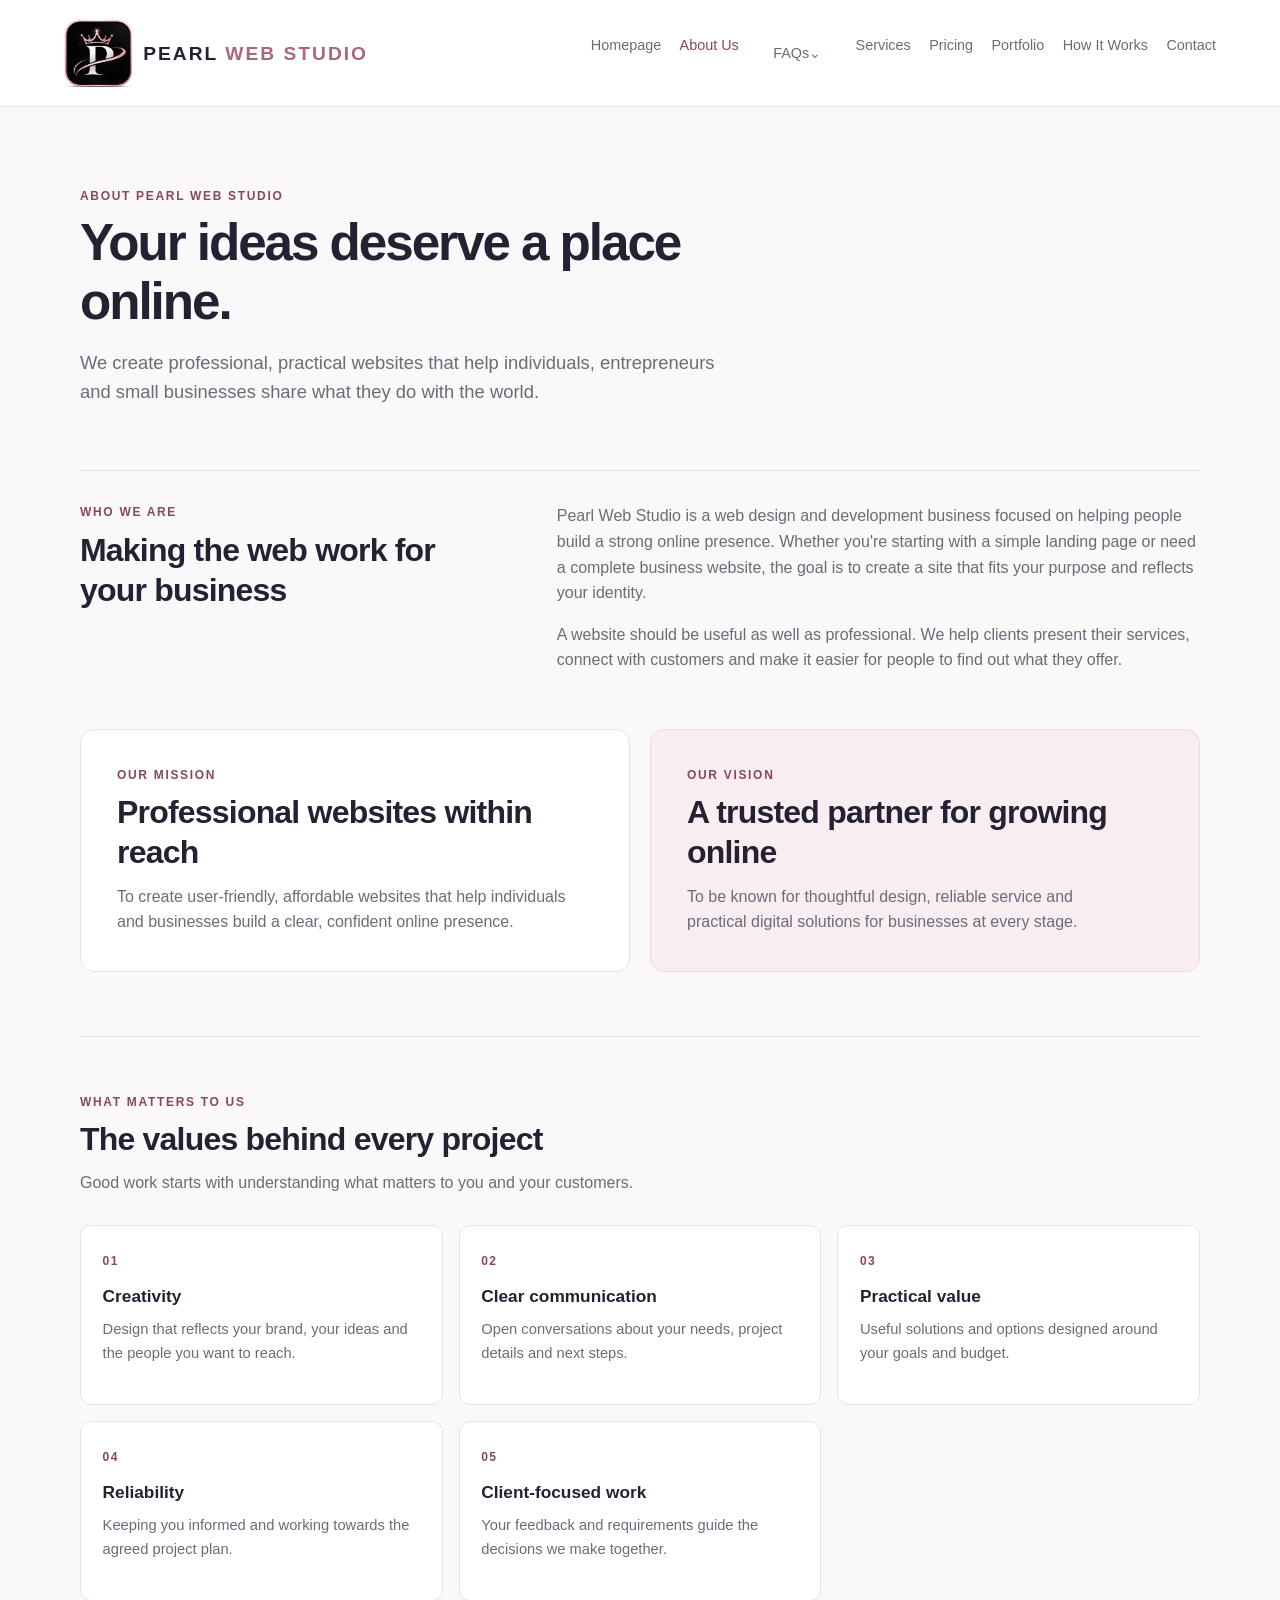
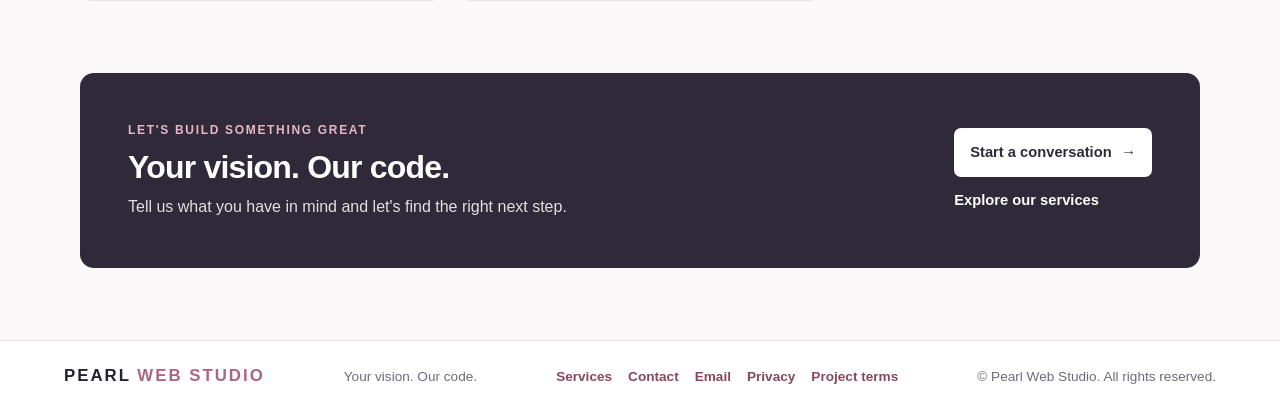
==== commit 928e2970: "commit changes" ====
--- a/about.html
+++ b/about.html
@@ -5,6 +5,7 @@
     <meta name="viewport" content="width=device-width, initial-scale=1.0">
     <meta name="description" content="Learn about Pearl Web Studio's mission to make professional, practical websites accessible to individuals and businesses.">
     <title>About Pearl Web Studio</title>
+    <link rel="icon" href="images/Pearl%20Web%20Studio%20Logo%20Suite.png" type="image/png">
     <link rel="stylesheet" href="css/style.css">
 </head>
 <body>
@@ -178,6 +179,13 @@
     <footer class="site-footer">
         <a class="brand" href="index.html">PEARL <span>WEB STUDIO</span></a>
         <p>Your vision. Our code.</p>
+        <nav class="footer-links" aria-label="Footer navigation">
+            <a href="services.html">Services</a>
+            <a href="contact.html">Contact</a>
+            <a href="mailto:pearrlwebstudio@gmail.com">Email</a>
+            <a href="privacy.html">Privacy</a>
+            <a href="terms.html">Project terms</a>
+        </nav>
         <p>&copy; Pearl Web Studio. All rights reserved.</p>
     </footer>
 </body>
--- a/css/style.css
+++ b/css/style.css
@@ -470,6 +470,49 @@
     font-size: .85rem;
 }
 
+.footer-links {
+    display: flex;
+    flex-wrap: wrap;
+    gap: .5rem 1rem;
+}
+
+.footer-links a,
+.form-note a {
+    color: var(--accent-dark);
+    font-size: .85rem;
+    font-weight: 600;
+    text-decoration: none;
+}
+
+.footer-links a:hover,
+.form-note a:hover {
+    text-decoration: underline;
+}
+
+.legal-content {
+    max-width: 780px;
+    padding: 4rem 0 5rem;
+}
+
+.legal-content > p,
+.legal-content li {
+    color: var(--muted);
+}
+
+.legal-content h2 {
+    margin: 2rem 0 .6rem;
+    font-size: 1.35rem;
+    line-height: 1.3;
+}
+
+.legal-content a {
+    color: var(--accent-dark);
+}
+
+.legal-updated {
+    font-size: .9rem;
+}
+
 .faq-answer {
     color: var(--muted);
 }
@@ -785,128 +828,24 @@
     padding: 1rem .5rem 2rem 1rem;
 }
 
-.browser-card {
-    overflow: hidden;
-    background: #fff;
+.hero-image {
+    display: block;
+    width: 100%;
+    aspect-ratio: 4 / 3;
+    object-fit: cover;
     border: 1px solid #e8dfe3;
     border-radius: 14px;
     box-shadow: 0 24px 70px rgb(52 37 47 / 15%);
     transform: rotate(1.5deg);
 }
 
-.browser-top {
-    display: flex;
-    align-items: center;
-    gap: 6px;
-    padding: .8rem 1rem;
-    background: #f5f1f2;
-    border-bottom: 1px solid #eee8ea;
-}
-
-.browser-top > span {
-    width: 8px;
-    height: 8px;
-    background: #d9cbd0;
-    border-radius: 50%;
-}
-
-.browser-top > div {
-    width: 52%;
-    margin: 0 auto;
-    padding: .25rem .7rem;
-    color: #918792;
-    background: #fff;
-    border-radius: 4px;
-    font-size: .65rem;
-    text-align: center;
-}
-
-.site-preview {
-    min-height: 340px;
-    padding: 1.5rem 1.7rem 1.8rem;
-    background: linear-gradient(140deg, #fff 0%, #fbf5f6 100%);
-}
-
-.preview-brand {
-    color: #55414b;
-    font-size: .68rem;
-    font-weight: 800;
-    letter-spacing: .13em;
-}
-
-.preview-nav {
-    display: flex;
-    justify-content: flex-end;
-    gap: .5rem;
-    margin-top: -1rem;
-}
-
-.preview-nav span {
-    width: 29px;
-    height: 4px;
-    background: #dfd5d9;
-    border-radius: 5px;
-}
-
-.preview-kicker {
-    margin-top: 3.2rem;
-    color: var(--accent-dark);
-    font-size: .55rem;
-    font-weight: 750;
-    letter-spacing: .12em;
-}
-
-.preview-title {
-    max-width: 330px;
-    margin-top: .5rem;
-    color: #302939;
-    font-size: clamp(1.35rem, 2.6vw, 2rem);
-    font-weight: 750;
-    line-height: 1.15;
-    letter-spacing: -.035em;
-}
-
-.preview-line {
-    width: 75%;
-    height: 5px;
-    margin-top: .85rem;
-    background: #e5dfe2;
-    border-radius: 4px;
-}
-
-.preview-button {
-    width: 94px;
-    height: 25px;
-    margin-top: 1rem;
-    background: var(--accent);
-    border-radius: 5px;
-}
-
-.preview-cards {
-    display: flex;
-    gap: .55rem;
-    margin-top: 1.5rem;
-}
-
-.preview-cards span {
-    height: 48px;
-    flex: 1;
-    background: #f0e5e9;
-    border-radius: 5px;
-}
-
-.preview-cards span:nth-child(2) {
-    background: #e8e4ed;
-}
-
-.preview-cards span:nth-child(3) {
-    background: #e9eee9;
-}
-
 .visual-note {
     position: absolute;
     right: -1rem;
     bottom: .1rem;
+    display: flex;
+    align-items: center;
+    gap: .55rem;
     padding: .75rem 1rem;
     color: var(--ink);
     background: #fff;
@@ -918,7 +857,6 @@
 }
 
 .visual-note span {
-    margin-right: .25rem;
     color: var(--accent);
 }
 
@@ -949,6 +887,58 @@
 .why-section,
 .process-section {
     padding: 5rem 0 4rem;
+}
+
+.featured-work-section,
+.testimonials-section {
+    padding: 4.5rem 0;
+}
+
+.featured-work-card {
+    display: grid;
+    grid-template-columns: minmax(0, 1.1fr) minmax(0, .9fr);
+    align-items: center;
+    overflow: hidden;
+    background: #fff;
+    border: 1px solid var(--border);
+    border-radius: 12px;
+}
+
+.featured-work-image {
+    display: block;
+    width: 100%;
+    height: 100%;
+    min-height: 300px;
+    object-fit: cover;
+    object-position: top;
+}
+
+.featured-work-copy {
+    padding: clamp(1.5rem, 4vw, 2.8rem);
+}
+
+.featured-work-copy h3 {
+    margin: 0 0 .6rem;
+    font-size: clamp(1.35rem, 2.5vw, 1.8rem);
+    line-height: 1.25;
+}
+
+.featured-work-copy > p:not(.eyebrow) {
+    margin: 0 0 1.25rem;
+    color: var(--muted);
+}
+
+.testimonial-invitation {
+    padding: clamp(1.5rem, 4vw, 2.5rem);
+    background: var(--accent-soft);
+    border: 1px solid #efdae2;
+    border-radius: 12px;
+    text-align: center;
+}
+
+.testimonial-invitation p {
+    margin: 0 0 .85rem;
+    color: #51454d;
 }
 
 .home-section-heading {
@@ -1183,8 +1173,19 @@
 
     .services-section,
     .why-section,
-    .process-section {
+    .process-section,
+    .featured-work-section,
+    .testimonials-section {
         padding: 3.5rem 0;
+    }
+
+    .featured-work-card {
+        grid-template-columns: 1fr;
+    }
+
+    .featured-work-image {
+        min-height: 0;
+        aspect-ratio: 16 / 9;
     }
 }
 
@@ -1204,11 +1205,6 @@
         flex-direction: column;
     }
 
-    .site-preview {
-        min-height: 300px;
-        padding-right: 1.2rem;
-        padding-left: 1.2rem;
-    }
 }
 
 @media (prefers-reduced-motion: reduce) {
@@ -1249,127 +1245,13 @@
     padding: .5rem .5rem 2rem 0;
 }
 
-.preview-browser {
-    overflow: hidden;
-    background: #fff;
+.project-screenshot {
+    display: block;
+    width: 100%;
+    height: auto;
     border: 1px solid var(--border);
     border-radius: 12px;
     box-shadow: 0 22px 55px rgb(36 33 50 / 12%);
-    transform: rotate(-1deg);
-}
-
-.preview-browser-bar {
-    display: flex;
-    align-items: center;
-    gap: 6px;
-    padding: .75rem .9rem;
-    background: #f3f0f1;
-    border-bottom: 1px solid var(--border);
-}
-
-.preview-browser-bar > span {
-    width: 8px;
-    height: 8px;
-    background: #d7ccd0;
-    border-radius: 50%;
-}
-
-.preview-browser-bar > div {
-    width: 58%;
-    margin: 0 auto;
-    padding: .25rem .4rem;
-    color: #79717a;
-    background: #fff;
-    border-radius: 4px;
-    font-size: .62rem;
-    text-align: center;
-}
-
-.automotive-preview {
-    min-height: 340px;
-    padding: 1.3rem 1.4rem 1.5rem;
-    color: #fff;
-    background: linear-gradient(140deg, #30363b 0%, #171a1c 75%);
-}
-
-.automotive-nav {
-    display: flex;
-    align-items: center;
-    gap: .75rem;
-}
-
-.automotive-nav strong {
-    margin-right: auto;
-    font-size: .66rem;
-    letter-spacing: .1em;
-}
-
-.automotive-nav strong span {
-    display: block;
-    margin-top: .15rem;
-    color: #d0a268;
-    font-size: .48rem;
-}
-
-.automotive-nav i {
-    width: 24px;
-    height: 4px;
-    background: #909392;
-    border-radius: 4px;
-}
-
-.automotive-content {
-    max-width: 330px;
-    padding: 3.4rem 0 2.4rem;
-}
-
-.automotive-content p {
-    margin-bottom: .5rem;
-    color: #d8b27f;
-    font-size: .56rem;
-    font-weight: 750;
-    letter-spacing: .13em;
-}
-
-.automotive-content h2 {
-    margin: 0;
-    font-size: clamp(1.6rem, 3.4vw, 2.35rem);
-    line-height: 1.15;
-    letter-spacing: -.035em;
-}
-
-.preview-rule {
-    width: 55%;
-    height: 4px;
-    margin-top: .9rem;
-    background: #676b6c;
-    border-radius: 4px;
-}
-
-.preview-cta {
-    display: inline-block;
-    margin-top: 1rem;
-    padding: .55rem .75rem;
-    color: #1d2022;
-    background: #d4a669;
-    border-radius: 4px;
-    font-size: .54rem;
-    font-weight: 800;
-    letter-spacing: .06em;
-}
-
-.automotive-services {
-    display: flex;
-    flex-wrap: wrap;
-    gap: .5rem;
-}
-
-.automotive-services span {
-    padding: .55rem .65rem;
-    color: #e8e7e4;
-    background: #3a4042;
-    border-radius: 4px;
-    font-size: .57rem;
 }
 
 .preview-caption {
@@ -2164,6 +2046,14 @@
     border-radius: 11px;
 }
 
+.service-image {
+    display: block;
+    width: 100%;
+    max-width: 460px;
+    height: auto;
+    margin: 1rem auto 0;
+}
+
 .service-number {
     display: inline-grid;
     width: 38px;
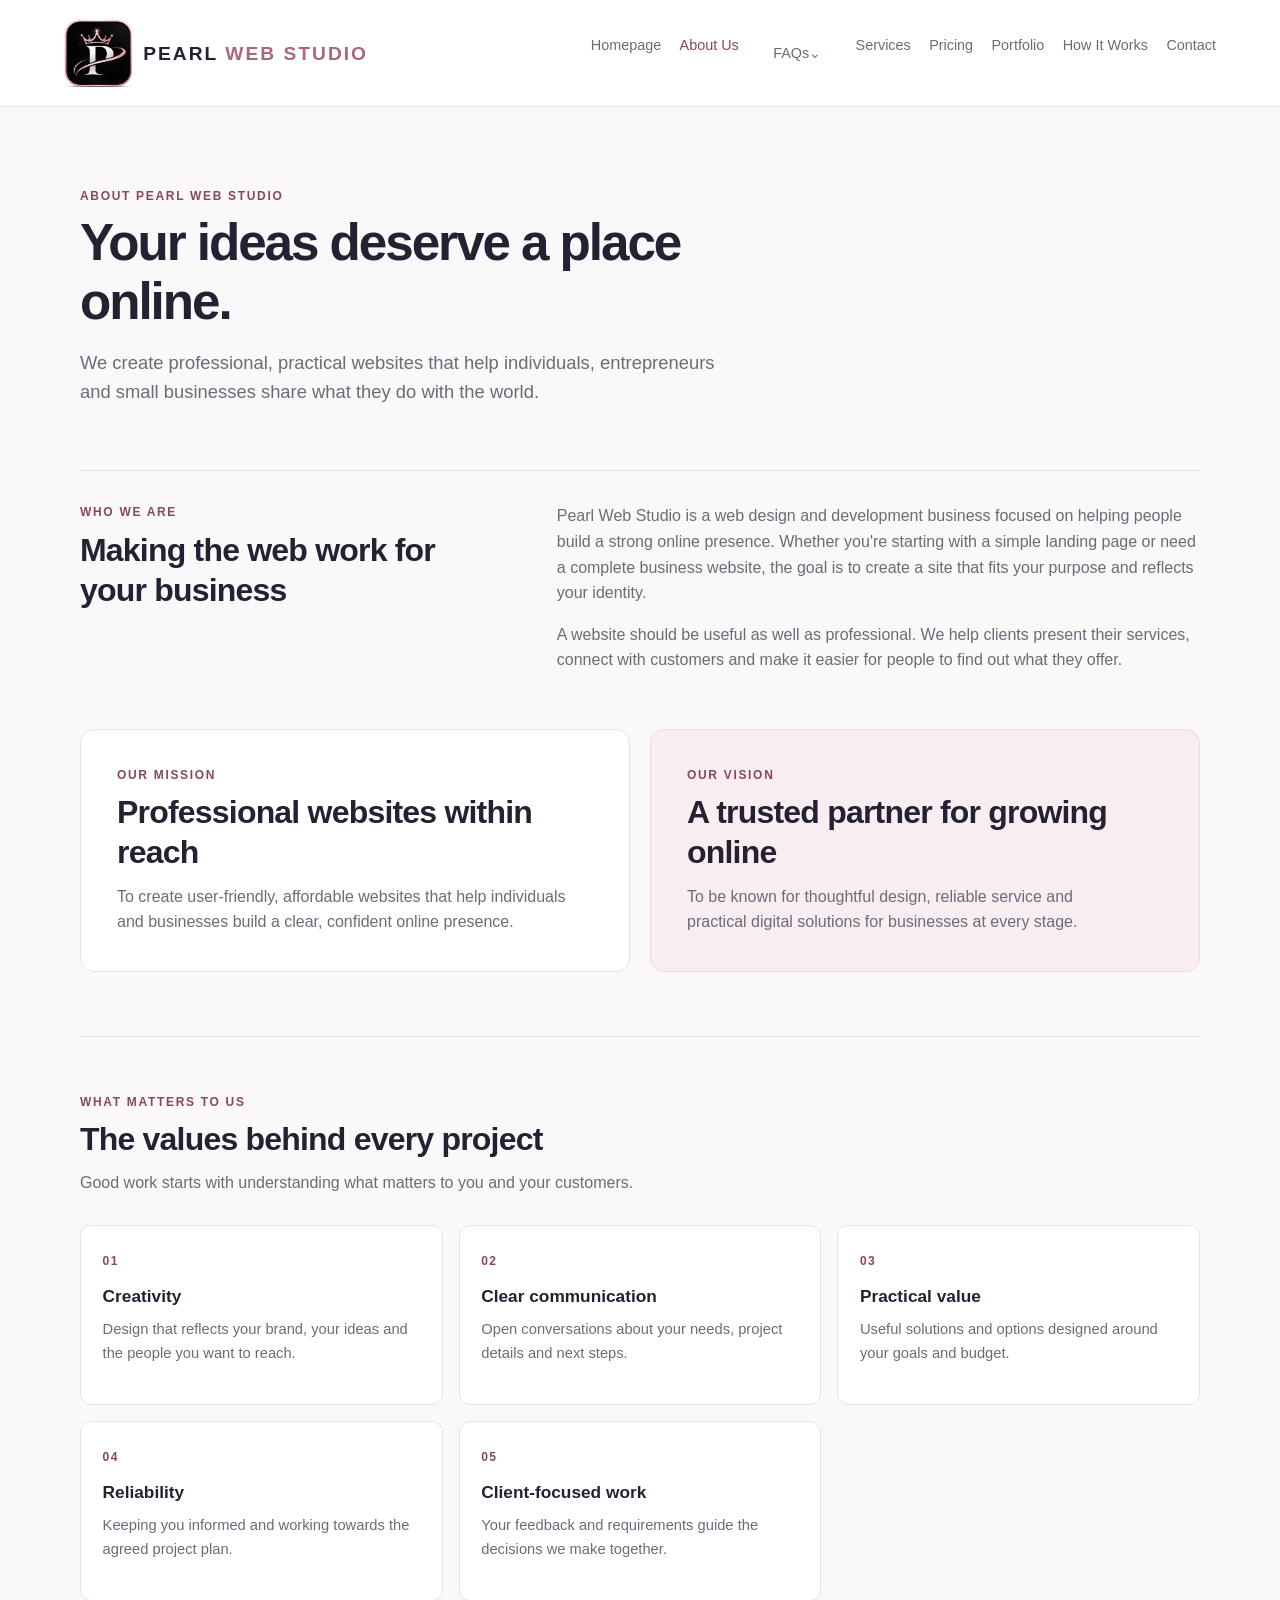
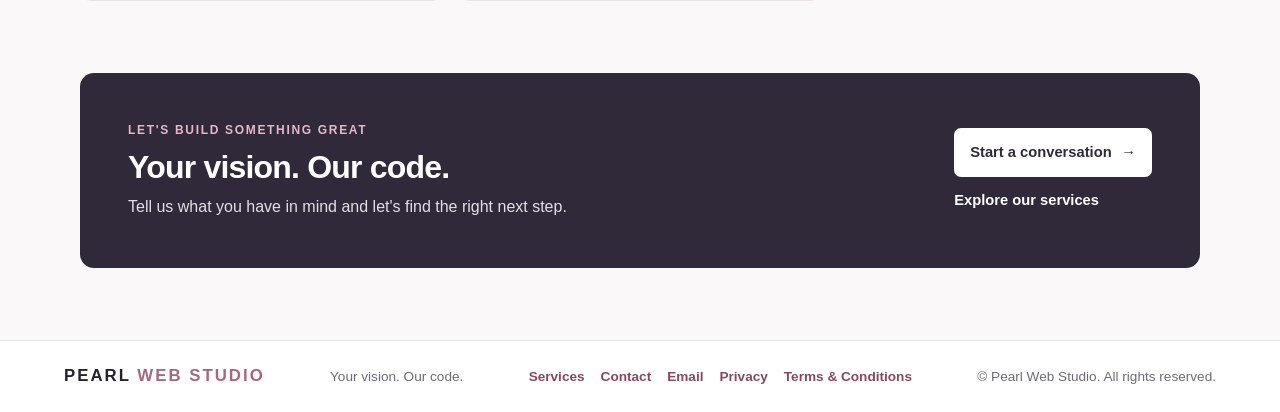
==== commit f406259e: "commit changes" ====
--- a/about.html
+++ b/about.html
@@ -184,7 +184,7 @@
             <a href="contact.html">Contact</a>
             <a href="mailto:pearrlwebstudio@gmail.com">Email</a>
             <a href="privacy.html">Privacy</a>
-            <a href="terms.html">Project terms</a>
+            <a href="terms.html">Terms &amp; Conditions</a>
         </nav>
         <p>&copy; Pearl Web Studio. All rights reserved.</p>
     </footer>
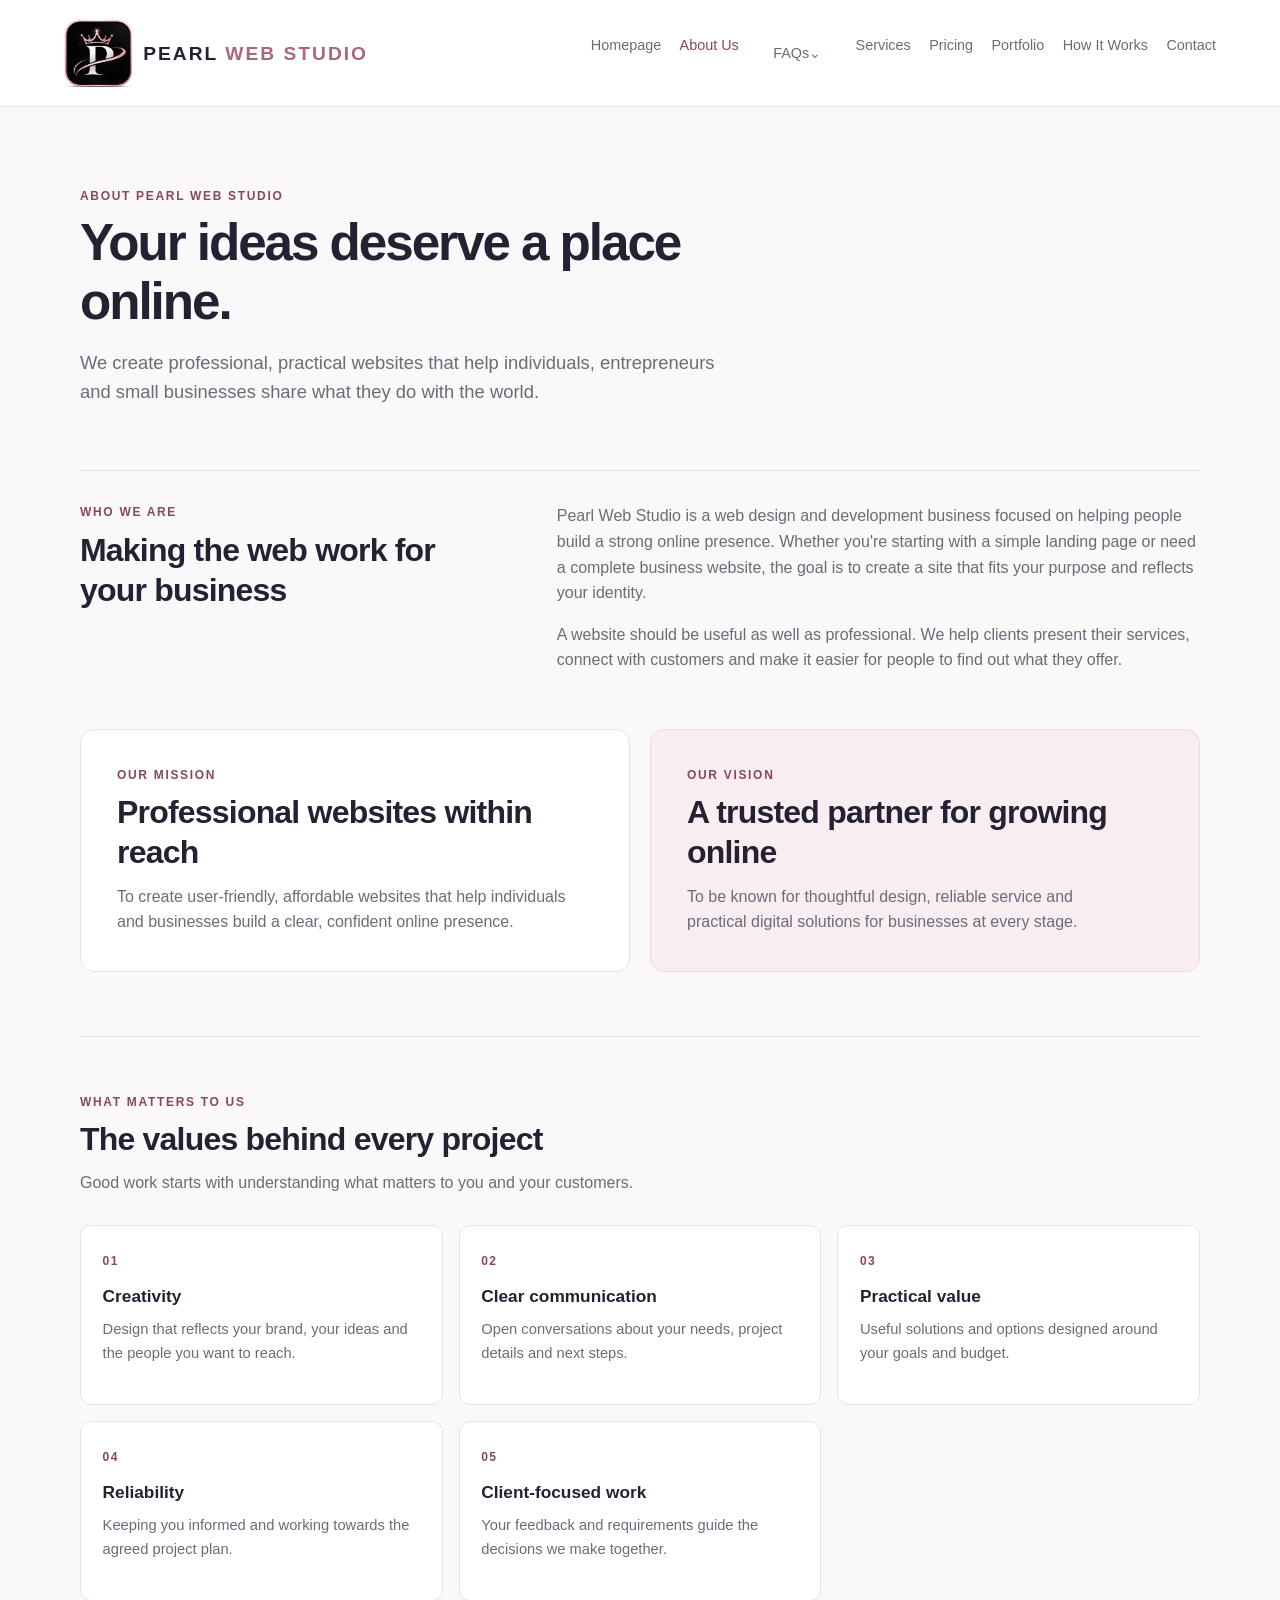
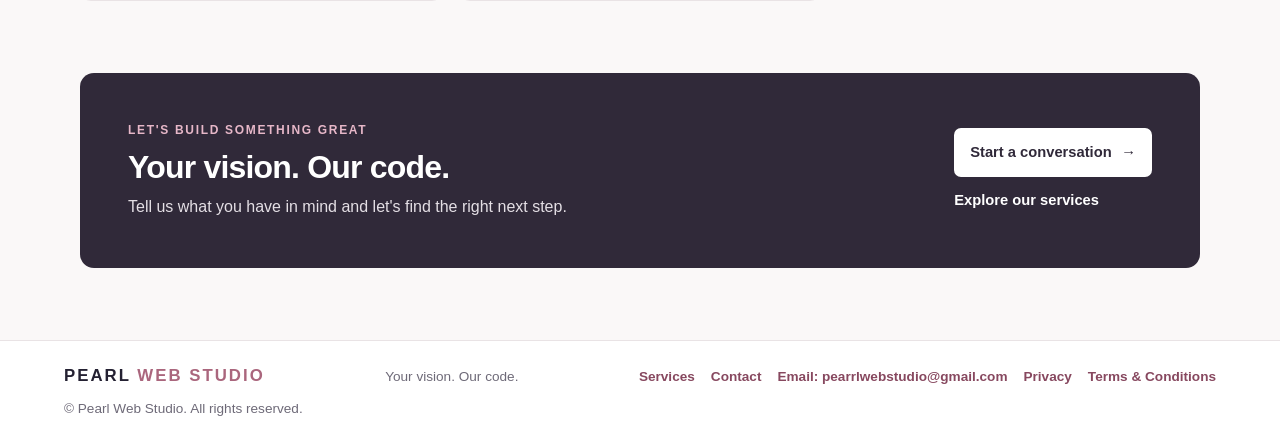
==== commit 94025fd7: "commit changes" ====
--- a/about.html
+++ b/about.html
@@ -182,7 +182,7 @@
         <nav class="footer-links" aria-label="Footer navigation">
             <a href="services.html">Services</a>
             <a href="contact.html">Contact</a>
-            <a href="mailto:pearrlwebstudio@gmail.com">Email</a>
+            <a href="mailto:pearrlwebstudio@gmail.com">Email: pearrlwebstudio@gmail.com</a>
             <a href="privacy.html">Privacy</a>
             <a href="terms.html">Terms &amp; Conditions</a>
         </nav>
--- a/css/style.css
+++ b/css/style.css
@@ -378,6 +378,29 @@
     font-size: .82rem;
 }
 
+.terms-consent {
+    display: flex;
+    align-items: flex-start;
+    gap: .6rem;
+    margin-top: 1.2rem;
+    color: var(--muted);
+    font-size: .88rem;
+    line-height: 1.5;
+}
+
+.terms-consent input {
+    flex: none;
+    width: 1rem;
+    height: 1rem;
+    margin: .25rem 0 0;
+    accent-color: var(--accent-dark);
+}
+
+.terms-consent a {
+    color: var(--accent-dark);
+    font-weight: 650;
+}
+
 .contact-sidebar {
     display: grid;
     gap: 1.5rem;
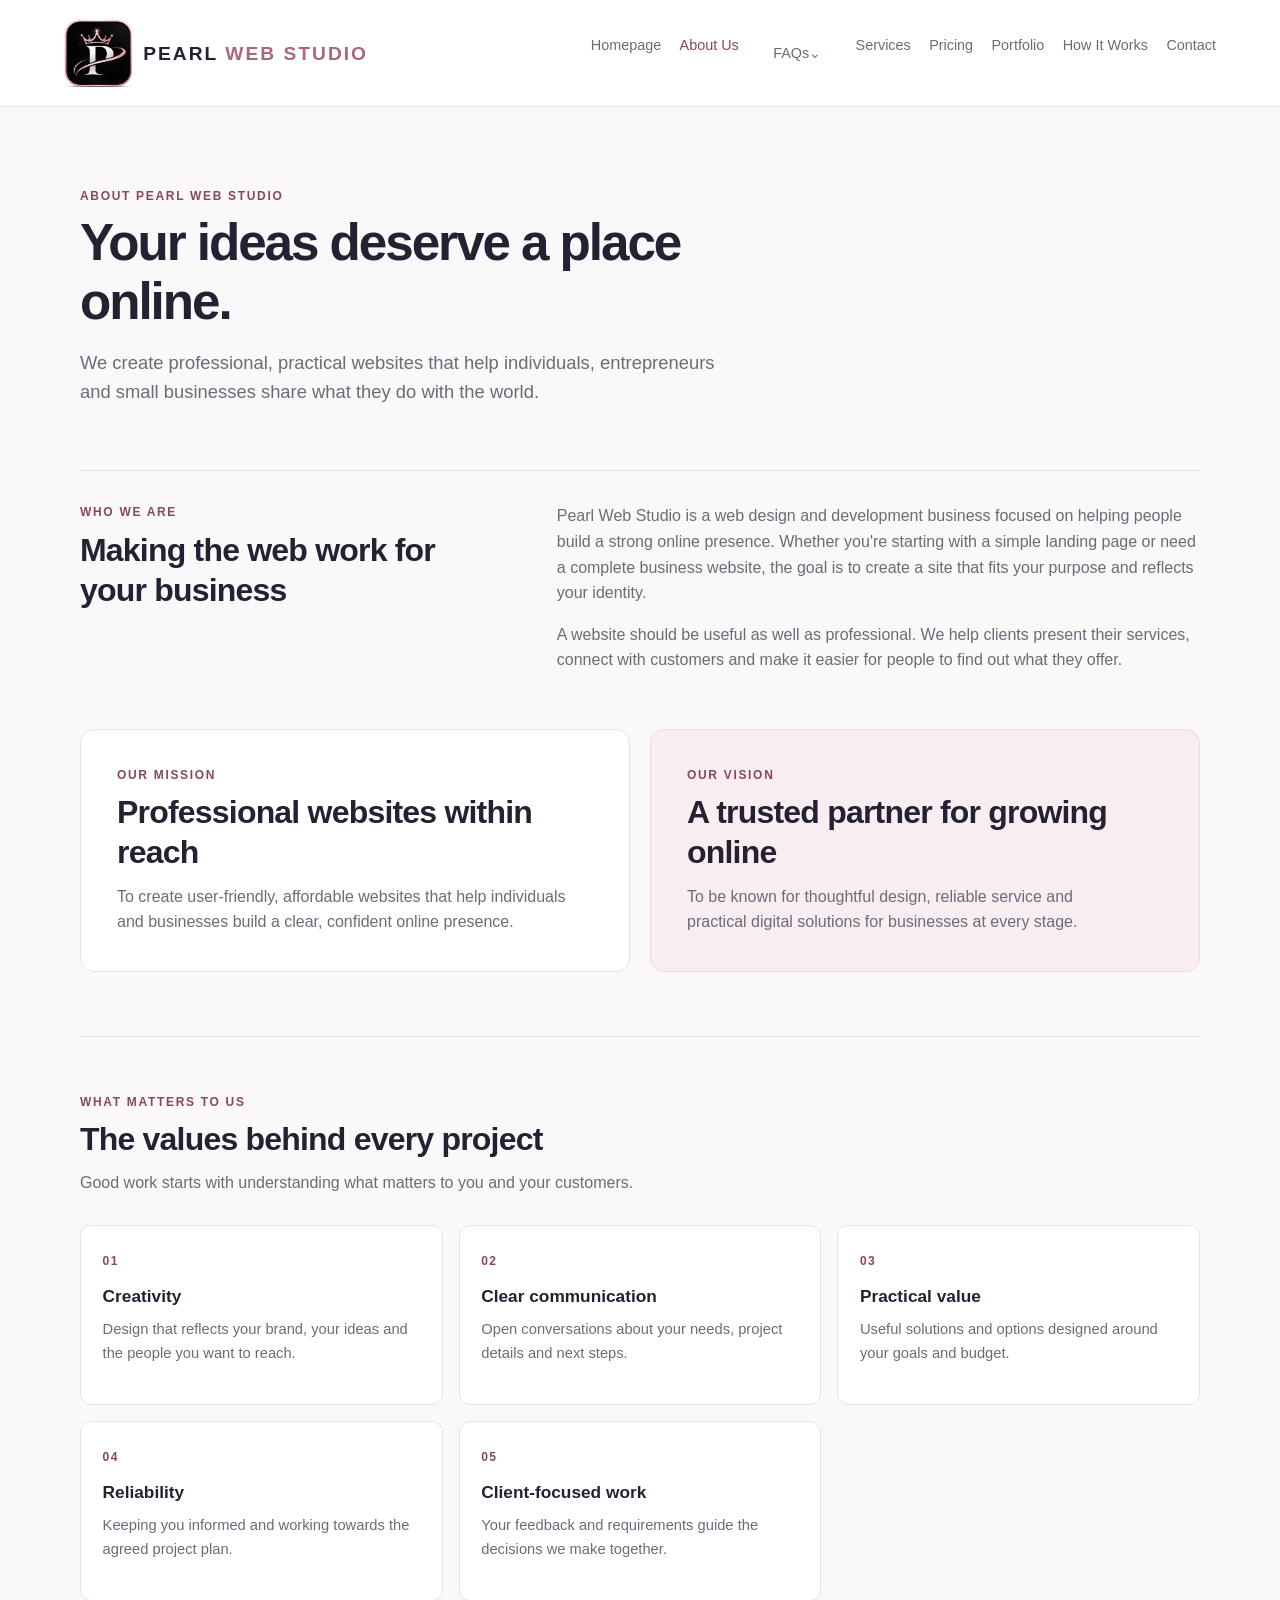
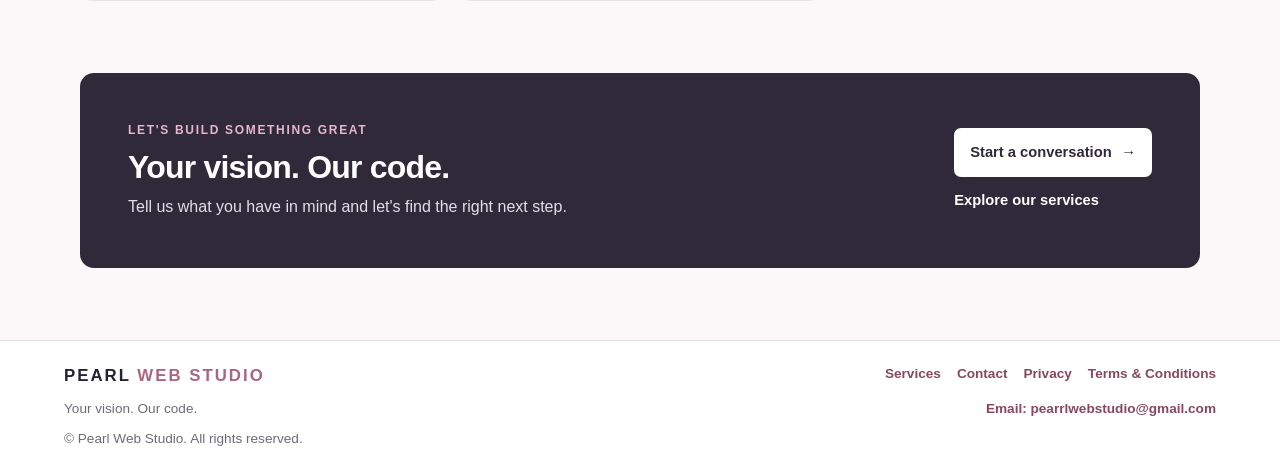
==== commit 17869594: "commi changes" ====
--- a/about.html
+++ b/about.html
@@ -5,8 +5,10 @@
     <meta name="viewport" content="width=device-width, initial-scale=1.0">
     <meta name="description" content="Learn about Pearl Web Studio's mission to make professional, practical websites accessible to individuals and businesses.">
     <title>About Pearl Web Studio</title>
-    <link rel="icon" href="images/Pearl%20Web%20Studio%20Logo%20Suite.png" type="image/png">
+    <link rel="icon" href="images/Pearl%20Web%20Studio%20Logo%20Suite.png" type="image/png" sizes="378x378">
+    <link rel="shortcut icon" href="images/Pearl%20Web%20Studio%20Logo%20Suite.png" type="image/png">
     <link rel="stylesheet" href="css/style.css">
+    <script src="JavaScript/main.js" defer></script>
 </head>
 <body>
     <header class="site-header">
@@ -14,7 +16,11 @@
             <img src="images/Pearl%20Web%20Studio%20Logo%20Suite.png" alt="">
             <span class="brand-wordmark">PEARL <span>WEB STUDIO</span></span>
         </a>
-        <nav aria-label="Main navigation">
+        <button class="mobile-nav-toggle" type="button" aria-expanded="false" aria-controls="main-navigation">
+            <span class="mobile-menu-icon" aria-hidden="true"><span></span><span></span><span></span></span>
+            <span>Menu</span>
+        </button>
+        <nav id="main-navigation" aria-label="Main navigation">
             <a href="index.html">Homepage</a>
             <a class="current" href="about.html" aria-current="page">About Us</a>
             <details class="nav-faq-dropdown">
@@ -178,15 +184,15 @@
 
     <footer class="site-footer">
         <a class="brand" href="index.html">PEARL <span>WEB STUDIO</span></a>
-        <p>Your vision. Our code.</p>
+        <p class="footer-tagline">Your vision. Our code.</p>
         <nav class="footer-links" aria-label="Footer navigation">
             <a href="services.html">Services</a>
             <a href="contact.html">Contact</a>
-            <a href="mailto:pearrlwebstudio@gmail.com">Email: pearrlwebstudio@gmail.com</a>
             <a href="privacy.html">Privacy</a>
             <a href="terms.html">Terms &amp; Conditions</a>
         </nav>
-        <p>&copy; Pearl Web Studio. All rights reserved.</p>
+        <p class="footer-email"><a href="mailto:pearrlwebstudio@gmail.com">Email: pearrlwebstudio@gmail.com</a></p>
+        <p class="footer-copyright">&copy; Pearl Web Studio. All rights reserved.</p>
     </footer>
 </body>
 </html>
--- a/css/style.css
+++ b/css/style.css
@@ -88,6 +88,24 @@
 .site-header nav a:hover,
 .site-header nav a.current {
     color: var(--accent-dark);
+}
+
+.mobile-nav-toggle {
+    display: none;
+}
+
+.mobile-menu-icon {
+    display: flex;
+    flex-direction: column;
+    gap: 4px;
+}
+
+.mobile-menu-icon span {
+    display: block;
+    width: 22px;
+    height: 2px;
+    background: currentColor;
+    border-radius: 2px;
 }
 
 .site-header nav .nav-faq-dropdown {
@@ -367,6 +385,7 @@
 }
 
 .submit-button:focus-visible,
+.mobile-nav-toggle:focus-visible,
 a:focus-visible {
     outline: 3px solid #d29bae;
     outline-offset: 3px;
@@ -477,29 +496,56 @@
 }
 
 .site-footer {
-    display: flex;
-    flex-wrap: wrap;
-    align-items: center;
-    justify-content: space-between;
+    display: grid;
+    grid-template-columns: minmax(0, 1fr) auto;
+    grid-template-areas:
+        "brand nav"
+        "tagline email"
+        "copyright copyright";
+    align-items: start;
     gap: .5rem 1.5rem;
     padding: 1.4rem max(5vw, calc((100% - 1200px) / 2));
     background: var(--paper);
     border-top: 1px solid var(--border);
 }
 
+.site-footer .brand {
+    grid-area: brand;
+}
+
 .site-footer p {
     margin: 0;
     color: var(--muted);
     font-size: .85rem;
 }
 
+.footer-tagline {
+    grid-area: tagline;
+}
+
+.footer-copyright {
+    grid-area: copyright;
+}
+
 .footer-links {
     display: flex;
+    flex-direction: row;
     flex-wrap: wrap;
+    grid-area: nav;
+    justify-self: end;
+    justify-content: flex-end;
     gap: .5rem 1rem;
+    text-align: right;
+}
+
+.footer-email {
+    grid-area: email;
+    justify-self: end;
+    text-align: right;
 }
 
 .footer-links a,
+.footer-email a,
 .form-note a {
     color: var(--accent-dark);
     font-size: .85rem;
@@ -508,6 +554,7 @@
 }
 
 .footer-links a:hover,
+.footer-email a:hover,
 .form-note a:hover {
     text-decoration: underline;
 }
@@ -561,6 +608,37 @@
 }
 
 @media (max-width: 560px) {
+    .site-header .mobile-nav-toggle {
+        display: inline-flex;
+        align-items: center;
+        align-self: flex-start;
+        gap: .65rem;
+        padding: .25rem 0;
+        color: var(--ink);
+        background: transparent;
+        border: 0;
+        cursor: pointer;
+        font: inherit;
+        font-weight: 650;
+    }
+
+    .site-header nav {
+        display: none;
+        width: 100%;
+        flex-direction: column;
+        align-items: flex-start;
+        gap: .3rem;
+        padding-top: .35rem;
+    }
+
+    .site-header nav.is-open {
+        display: flex;
+    }
+
+    .site-header nav a {
+        padding: .2rem 0;
+    }
+
     .intro {
         padding-top: 3rem;
     }
@@ -575,8 +653,19 @@
     }
 
     .site-footer {
-        align-items: flex-start;
-        flex-direction: column;
+        grid-template-columns: minmax(0, 1fr);
+        grid-template-areas:
+            "brand"
+            "nav"
+            "email"
+            "tagline"
+            "copyright";
+    }
+
+    .footer-links,
+    .footer-email {
+        justify-self: start;
+        text-align: left;
     }
 }
 
